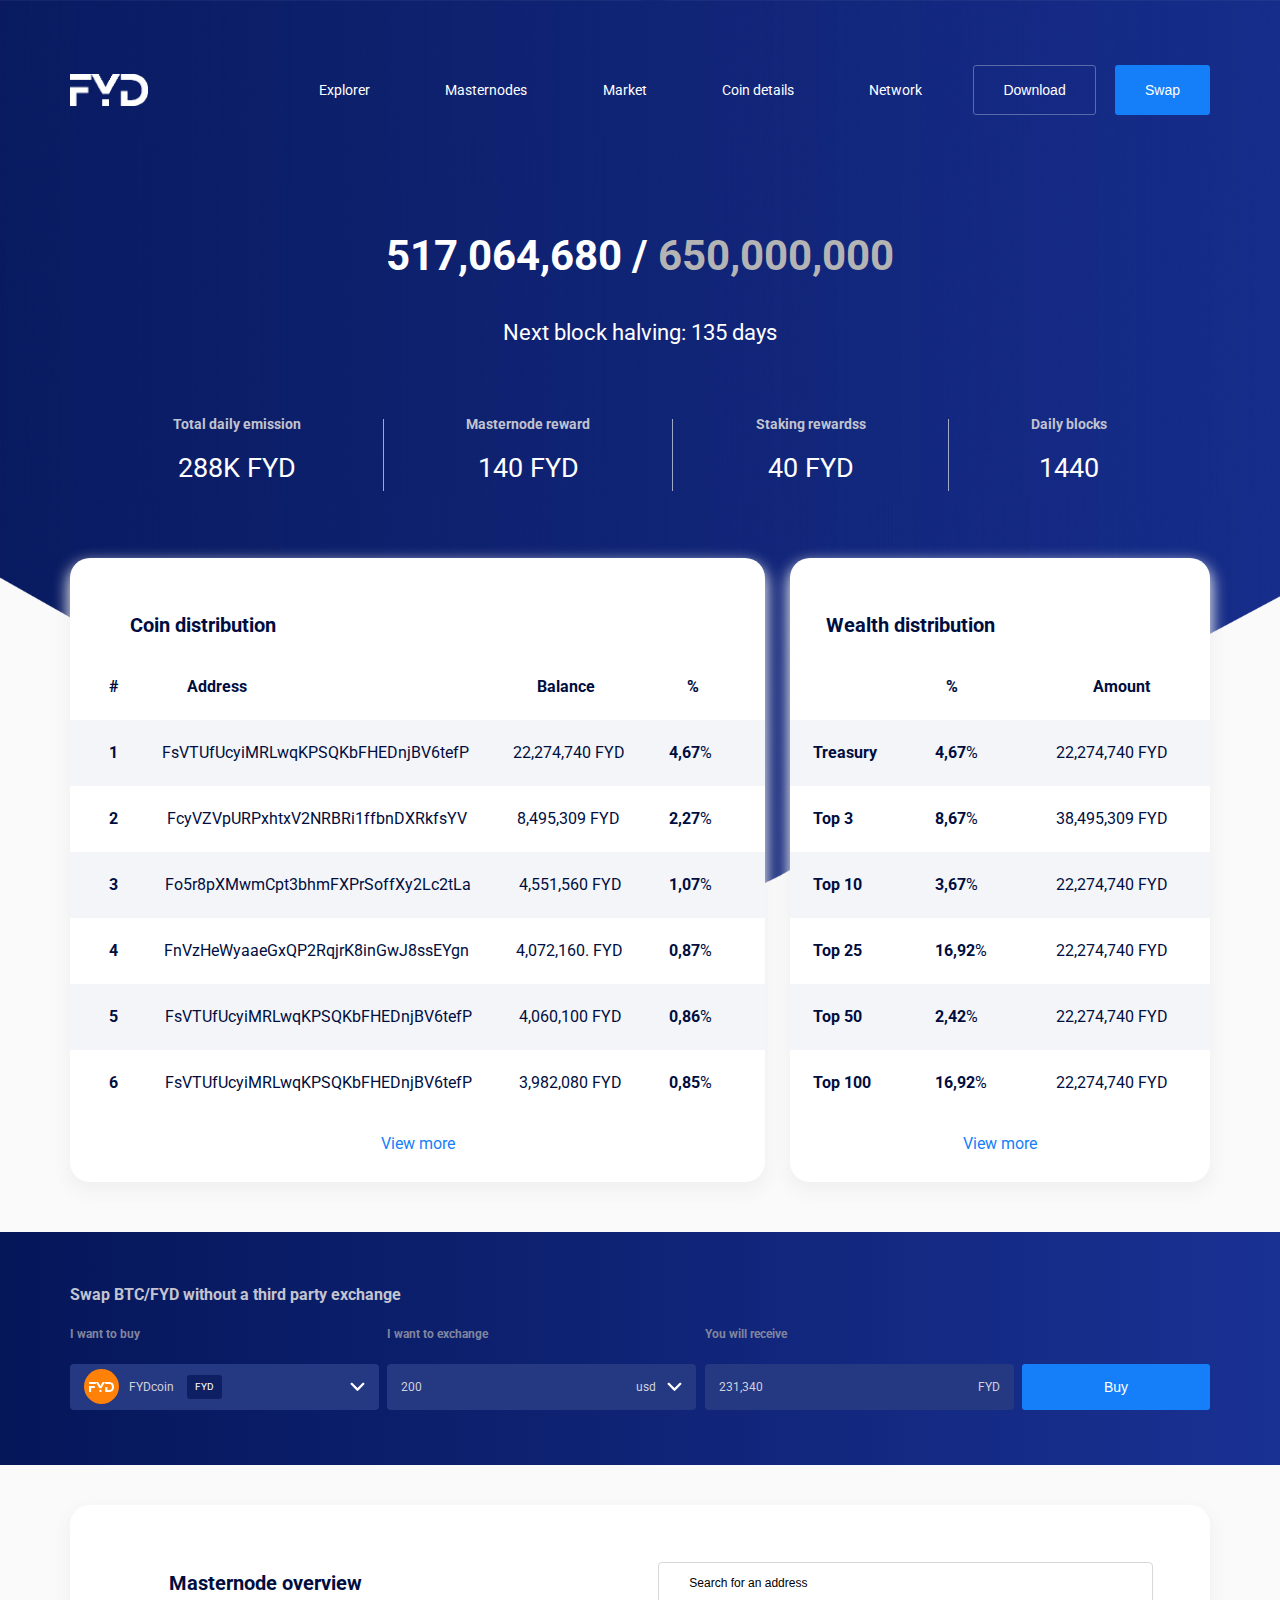
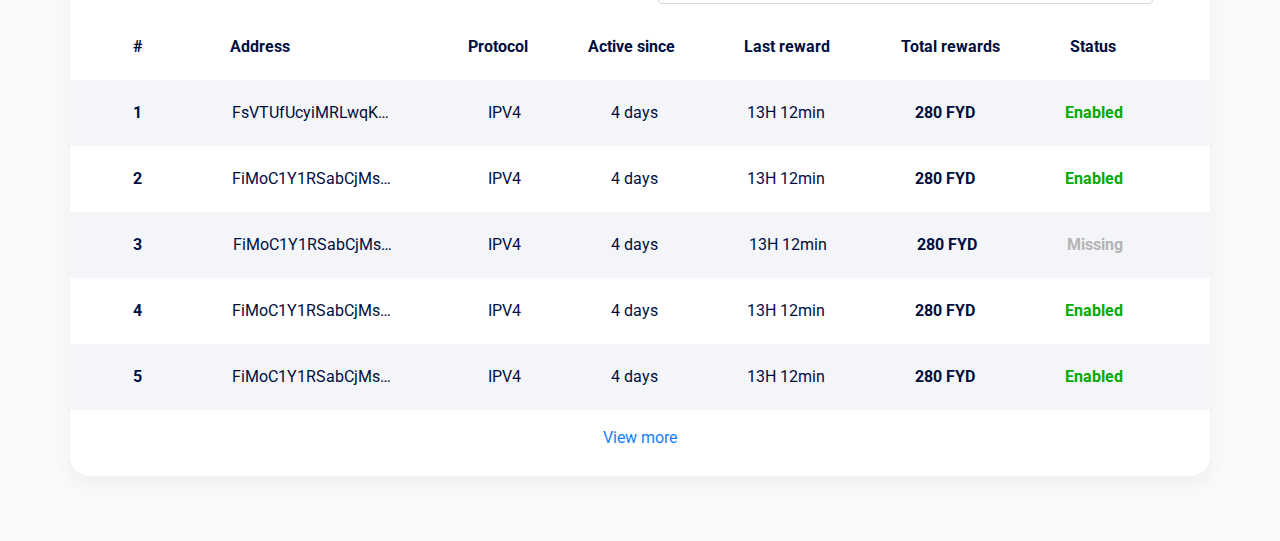
==== index.html @ a8a348ed "commit 28.10.2020" ====
<!doctype html>
<html>
	<head>
		<meta charset="utf-8">
		<meta name="description" content="">
		<meta name="viewport" content="width=device-width, initial-scale=1">
		<title>Untitled</title>
		<link href="https://fonts.googleapis.com/css2?family=Roboto:wght@300;400;500;700&display=swap" rel="stylesheet">
		<link rel="stylesheet" href="css/style.css">
		<link rel="author" href="humans.txt">
	</head>
	<body>
		<header>
			<div class="container">
				<nav>
					<img src="imgs/Logo_FYD.png" alt="" class="header-logo">
					<div class="menu-block">
						<div class="close-btn">
							<svg xmlns="http://www.w3.org/2000/svg" viewBox="0 0 16 16"><defs><style></style></defs><title>close</title><path class="cls-1" d="M6.7,8,0,14.7,1.3,16,8,9.3,14.7,16,16,14.7,9.3,8,16,1.3,14.7,0,8,6.7,1.3,0,0,1.3Z"/></svg>
						</div>
						<ul class="menu">
							<li class="menu-item">
								<a href="" class="menu-link">
									Explorer
								</a>
							</li>
							<li class="menu-item">
								<a href="" class="menu-link">
									Masternodes
								</a>
							</li>
							<li class="menu-item">
								<a href="" class="menu-link">
									Market
								</a>
							</li>
							<li class="menu-item">
								<a href="" class="menu-link">
									Coin details
								</a>
							</li>
							<li class="menu-item">
								<a href="" class="menu-link">
									Network
								</a>
							</li>
						</ul>
					</div>
					<div class="header-btns-block">
						<button class="main-btn">
						Download
						</button>
						<button class="main-btn active">
						Swap
						</button>
						<div class="burger-btn">
							<svg  viewBox="0 0 25 22" fill="none" xmlns="http://www.w3.org/2000/svg">
							<path d="M0 2.875C0 1.771 0.896 0.875 2 0.875H22.75C23.854 0.875 24.75 1.771 24.75 2.875C24.75 3.979 23.854 4.875 22.75 4.875H2C0.896 4.875 0 3.979 0 2.875ZM22.75 9.375H2C0.896 9.375 0 10.271 0 11.375C0 12.479 0.896 13.375 2 13.375H22.75C23.854 13.375 24.75 12.479 24.75 11.375C24.75 10.271 23.855 9.375 22.75 9.375ZM22.75 17.875H2C0.896 17.875 0 18.771 0 19.875C0 20.979 0.896 21.875 2 21.875H22.75C23.854 21.875 24.75 20.979 24.75 19.875C24.75 18.771 23.855 17.875 22.75 17.875Z"/>
							</svg>
						</div>
					</div>
				</nav>
			</div>
			<div class="container header-title-block">
				<h1 class="header-title">
				517,064,680 / <span class="header-grey">650,000,000</span>
				</h1>
				<p class="header-subtitle">
					Next block halving: 135 days
				</p>
			</div>
			<div class="container header-info-block">
				<div class="row">
					<div class="header-info">
						<h3 class="header-info-title">
						Total daily emission
						</h3>
						<p class="header-info-text">
							288K FYD
						</p>
					</div>
					<div class="header-margin-block"></div>
					<div class="header-info">
						<h3 class="header-info-title">
						Masternode reward
						</h3>
						<p class="header-info-text">
							140 FYD
						</p>
					</div>
					<div class="header-margin-block"></div>
					<div class="header-info">
						<h3 class="header-info-title">
						Staking rewardss
						</h3>
						<p class="header-info-text">
							40 FYD
						</p>
					</div>
					<div class="header-margin-block"></div>
					<div class="header-info">
						<h3 class="header-info-title">
						Daily blocks
						</h3>
						<p class="header-info-text">
							1440
						</p>
					</div>
				</div>
			</div>
		</header>
		<main class="main">
			<section class="s-1">
				<div class="container">
					<div class="row s-1-main-row">
						<div class="s-1-left-block table-block">
							<h3 class="">
							Coin distribution
							</h3>
							<div class="s-1-table page-table">
								<div class="table-row row header-table-row">
									<p class="col-title"><span>#</span></p>
									<p class="col-title" id='address'><span>Address</span></p>
									<p class="col-title" id='balance'><span>Balance</span></p>
									<p class="col-title" id='percents'><span>%</span></p>
								</div>
								<div class="table-row row">
									<p class="table-col">
										<span>1</span>
									</p>
									<p class="table-col col-address">
										FsVTUfUcyiMRLwqKPSQKbFHEDnjBV6tefP
									</p>
									<p class="table-col">
										22,274,740 FYD
									</p>
									<p class="table-col">
										<span>4,67</span>%
									</p>
								</div>
								<div class="table-row row">
									<p class="table-col">
										<span>2</span>
									</p>
									<p class="table-col col-address">
										FcyVZVpURPxhtxV2NRBRi1ffbnDXRkfsYV
									</p>
									<p class="table-col">
										8,495,309 FYD
									</p>
									<p class="table-col">
										<span>2,27</span>%
									</p>
								</div>
								<div class="table-row row">
									<p class="table-col">
										<span>3</span>
									</p>
									<p class="table-col col-address">
										Fo5r8pXMwmCpt3bhmFXPrSoffXy2Lc2tLa
									</p>
									<p class="table-col">
										4,551,560 FYD
									</p>
									<p class="table-col">
										<span>1,07</span>%
									</p>
								</div>
								<div class="table-row row">
									<p class="table-col">
										<span>4</span>
									</p>
									<p class="table-col col-address">
										FnVzHeWyaaeGxQP2RqjrK8inGwJ8ssEYgn
									</p>
									<p class="table-col">
										4,072,160. FYD
									</p>
									<p class="table-col">
										<span>0,87</span>%
									</p>
								</div>
								<div class="table-row row">
									<p class="table-col">
										<span>5</span>
									</p>
									<p class="table-col col-address">
										FsVTUfUcyiMRLwqKPSQKbFHEDnjBV6tefP
									</p>
									<p class="table-col">
										4,060,100 FYD
									</p>
									<p class="table-col">
										<span>0,86</span>%
									</p>
								</div>
								<div class="table-row row">
									<p class="table-col">
										<span>6</span>
									</p>
									<p class="table-col col-address">
										FsVTUfUcyiMRLwqKPSQKbFHEDnjBV6tefP
									</p>
									<p class="table-col">
										3,982,080 FYD
									</p>
									<p class="table-col">
										<span>0,85</span>%
									</p>
								</div>
							</div>
							<a href="#" class="v-more">View more</a>
						</div>
						<div class="s-1-right-block table-block">
							<h3 class="s-1-block-title">
							Wealth distribution
							</h3>
							<div class="s-1-table page-table">
								<div class="table-row row header-table-row">
									<p class="col-title"></p>
									<p class="col-title" id='percent'><span>%</span></p>
									<p class="col-title" id='amount'><span>Amount</span></p>
								</div>
								<div class="table-row row">
									<p class="table-col top">
										<span>Treasury</span>
									</p>
									<p class="table-col">
										<span>4,67</span>%
									</p>
									<p class="table-col">
										22,274,740 FYD
									</p>
								</div>
								<div class="table-row row">
									<p class="table-col top">
										<span>Top 3</span>
									</p>
									<p class="table-col">
										<span>8,67</span>%
									</p>
									<p class="table-col">
										38,495,309 FYD
									</p>
								</div>
								<div class="table-row row">
									<p class="table-col top">
										<span>Top 10</span>
									</p>
									<p class="table-col">
										<span>3,67</span>%
									</p>
									<p class="table-col">
										22,274,740 FYD
									</p>
								</div>
								<div class="table-row row">
									<p class="table-col top">
										<span>Top 25</span>
									</p>
									<p class="table-col">
										<span>16,92</span>%
									</p>
									<p class="table-col">
										22,274,740 FYD
									</p>
								</div>
								<div class="table-row row">
									<p class="table-col top">
										<span>Top 50</span>
									</p>
									<p class="table-col">
										<span>2,42</span>%
									</p>
									<p class="table-col">
										22,274,740 FYD
									</p>
								</div>
								<div class="table-row row">
									<p class="table-col top">
										<span>Top 100</span>
									</p>
									<p class="table-col">
										<span>16,92</span>%
									</p>
									<p class="table-col">
										22,274,740 FYD
									</p>
								</div>
							</div>
							<a href="#" class="v-more">View more</a>
						</div>
					</div>
				</div>
			</section>
			<section class="s-2">
				<div class="container">
					<h3 class="section-title">
						Swap BTC/FYD without a third party exchange
					</h3>
					<div class="row">
						<div class="convert-block">
							<h4 class="convert-block-title">
								I want to buy
							</h4>
							<div class="select-block">
								<div class="currency-block" id='main-item-block'>
									<div class="currency-icon">
										<img src="imgs/Logo_FYD.png" alt="">
									</div>
									<span class="currency-text">
										FYDcoin
									</span>
									<span class="currency">
										FYD
									</span>
								</div>
								<img src="imgs/scroll-top.svg" alt="" id='select-items-btn' class="arrow-btn">
							</div>
							<div class="select-items-block">
								<div class="currency-block">
									<div class="currency-icon">
										<img src="imgs/Logo_FYD.png" alt="">
									</div>
									<span class="currency-text">
										FYDcoin
									</span>
									<span class="currency">
										FYD
									</span>
								</div>
								<div class="currency-block">
									<div class="currency-icon">
										<img src="imgs/Logo_FYD.png" alt="">
									</div>
									<span class="currency-text">
										FYDcoin
									</span>
									<span class="currency">
										USD
									</span>
								</div>
								<div class="currency-block">
									<div class="currency-icon">
										<img src="imgs/Logo_FYD.png" alt="">
									</div>
									<span class="currency-text">
										FYDcoin
									</span>
									<span class="currency">
										Bitcoin
									</span>
								</div>

							</div>
						</div>
						<div class="convert-block">
							<h4 class="convert-block-title">
								I want to exchange
							</h4>
							<div class="select-block">
								<span class="currency-text">
									200
								</span>
								<span class="currency-text currency-name" id='main-currency-block'>
									usd
								</span>
								<img src="imgs/scroll-top.svg" alt="" alt="" id='select-currency-btn' class="arrow-btn">
							</div>
							<div class="select-currency-block">
								<span class="currency-text currency-name">
									usd
								</span>
								<span class="currency-text currency-name">
									eu
								</span>
								<span class="currency-text currency-name">
									uah
								</span>
							</div>
						</div>
						<div class="convert-block">
							<h4 class="convert-block-title">
								You will receive
							</h4>
							<div class="select-block">
								<span class="currency-text">
									231,340
								</span>
								<span class="currency-text">
									FYD
								</span>
							</div>
						</div>
						<button class="main-btn active">
							Buy
						</button>
					</div>
				</div>
			</section>
			<section class="s-3">
				<div class="container">
					<div class="table-block">
						<div class="table-title-block">
							<h3 class="">
								Masternode overview
							</h3>
							<input type="text" placeholder="Search for an address" class="search-input">
						</div>
						<div class="page-table">
							<div class="table-row row header-table-row">
								<p class="col-title"><span>#</span></p>
								<p class="col-title" id='s-col-title'><span>Address</span></p>
								<p class="col-title" id='th-col-title'><span>Protocol</span></p>
								<p class="col-title" id='fs-col-title'><span>Active since</span></p>
								<p class="col-title" id='ff-col-title'><span>Last reward</span></p>
								<p class="col-title" id='sx-col-title'><span>Total rewards</span></p>
								<p class="col-title" id='sv-col-title'><span>Status</span></p>
							</div>
							<div class="table-row row">
								<p class="table-col">
									<span>1</span>
								</p>
								<p class="table-col address">
									FsVTUfUcyiMRLwqKPSQKbFHEDnjBV6tefP
								</p>
								<p class="table-col">
									IPV4
								</p>
								<p class="table-col days-col">
									4 days
								</p>
								<p class="table-col">
									13H 12min
								</p>
								<p class="table-col">
									<span>280 FYD</span>
								</p>
								<p class="table-col">
									<span class="enable">
										Enabled
									</span>
								</p>
							</div>
							<div class="table-row row">
								<p class="table-col">
									<span>2</span>
								</p>
								<p class="table-col address">
									FiMoC1Y1RSabCjMsZ...
								</p>
								<p class="table-col">
									IPV4
								</p>
								<p class="table-col days-col">
									4 days
								</p>
								<p class="table-col">
									13H 12min
								</p>
								<p class="table-col">
									<span>280 FYD</span>
								</p>
								<p class="table-col">
									<span class="enable">
										Enabled
									</span>
								</p>
							</div>
							<div class="table-row row">
								<p class="table-col">
									<span>3</span>
								</p>
								<p class="table-col address">
									FiMoC1Y1RSabCjMsZ...
								</p>
								<p class="table-col">
									IPV4
								</p>
								<p class="table-col days-col">
									4 days
								</p>
								<p class="table-col">
									13H 12min
								</p>
								<p class="table-col">
									<span>280 FYD</span>
								</p>
								<p class="table-col">
									<span class="missing">
										Missing
									</span>
								</p>
							</div>
							<div class="table-row row">
								<p class="table-col">
									<span>4</span>
								</p>
								<p class="table-col address">
									FiMoC1Y1RSabCjMsZ...
								</p>
								<p class="table-col">
									IPV4
								</p>
								<p class="table-col days-col">
									4 days
								</p>
								<p class="table-col">
									13H 12min
								</p>
								<p class="table-col">
									<span>280 FYD</span>
								</p>
								<p class="table-col">
									<span class="enable">
										Enabled
									</span>
								</p>
							</div>
							<div class="table-row row">
								<p class="table-col">
									<span>5</span>
								</p>
								<p class="table-col address">
									FiMoC1Y1RSabCjMsZ...
								</p>
								<p class="table-col">
									IPV4
								</p>
								<p class="table-col days-col">
									4 days
								</p>
								<p class="table-col">
									13H 12min
								</p>
								<p class="table-col">
									<span>280 FYD</span>
								</p>
								<p class="table-col">
									<span class="enable">
										Enabled
									</span>
								</p>
							</div>
						</div>
						<a href="#" class="v-more">View more</a>
					</div>
				</div>
			</section>
		</main>
		<script src="js/main.js"></script>
	</body>
</html>
---- css/style.css ----
/*Reset*/
* {
  padding: 0;
  margin: 0;
  line-height: 1;
  box-sizing: border-box;
}
a, img, button, input {
  display: block;
}
a, img, button {
  cursor: pointer;
}
button {
  background-color: transparent;
  border: none;
}
a {
  text-decoration: none;
}
button:focus, input:focus {
  outline: none;
}
ul {
  list-style-type: none;
}
/*Main settings*/
html {
  font-size: 10px;
  font-family: 'Roboto', sans-serif;
}
body {
  background: #fafafa;
}
.section{
  width: 100%;
}
.container{
  width: 1180px;
  margin: auto;
}
.row {
  display: flex;
  justify-content: space-between;
  align-items: center;
}
 /*Header*/
 header {
  width: 100%;
  padding: 6.5rem 0 41.6rem;
  background-image: url('../imgs/header_bg.png');
  background-position: center;
  background-size: cover;
  color: #fff;
 }
 nav {
  width: 100%;
  display: flex;
  justify-content: space-between;
  align-items: center;
 }
.header-logo {
  width: 6.8%;
}
.menu-block {
  width: 52.966%;
  margin-left: 14.8%;
}
.menu {
  width: 100%;
  display: flex;
  justify-content: space-between;
}
.menu-link {
  font-size: 1.4rem;
  font-weight: 400px;
  color: #fff;
  padding: 1.2rem 0 1.2rem;
  border-bottom: 1px solid rgba(255, 255, 255, 0);
  transition: all 0.3s ease;
}
.menu-link:hover {
  border-bottom: 1px solid #fff;
}
.header-btns-block {
  width: 20.34%;
  margin-left: 4.67%;
  display: flex;
  justify-content: flex-end;
}
.main-btn {
  height: 50px;
  padding: 0 12.5%;
  font-size: 1.4rem;
  color: #fff;
  border: 1px solid #586aa8;
  border-radius: 3px;
}
header .main-btn.active {
  margin-left: 8.333%;
}
.main-btn.active {
  background: #157ff9;
  border: 1px solid rgba(255, 255, 255, 0);
}
.close-btn, .burger-btn {
  display: none;
  cursor: pointer;
}

.header-title-block {
  margin-top: 9.375%;
}
.header-title, .header-subtitle {
  text-align: center;
}
.header-title{
  font-size: 4.2rem;
  margin-bottom: 4.5rem;
}
.header-grey {
  color: #b4b4b4;
}
.header-subtitle {
  font-size: 2.2rem;
}
.header-info-block {
  margin-top: 5.73%;
  height: 7.5rem;
}
.header-info-block .row {
  height: 100%;
  padding: 0 9.07%;
}
.header-info {
  height: 100%;
  width: auto;
  display: flex;
  flex-direction: column;
  justify-content: space-between;
  text-align: center;
}
.header-info-title {
  font-size: 1.4rem;
  color: #c1c3cf;
}
.header-info-text {
  font-size: 2.7rem;
  text-transform: uppercase;
  padding-bottom: 1rem;
}
.header-margin-block {
  width: 1px;
  height: 96%;
  background: #a0a9c7;
}

/*s-1*/
.main {
  margin-top: -35rem;
}
.s-1 {
  padding-bottom: 5rem;
}
.s-1-left-block {
  width: 61%;
}
.table-block {
  background: #fff;
  border-radius: 2rem;
  -webkit-box-shadow: 0px 7px 15px 2px rgba(240,240,240,0.98); 
  box-shadow: 0px 7px 15px 2px rgba(240,240,240,0.98);
  padding: 5.7rem 0 3rem;
  color: #000e3f;
}
.header-table-row {
  justify-content: flex-start;
}
.table-block h3 {
  font-size: 2rem;
  padding-left: 8.68%;
  margin-bottom: 1.85rem;
}
#address {
  margin-left: 11.5%;
}
#balance{
  margin-left: 48%;
}
#percents{
  margin-left: 15.2%; 
}
.table-row {
  padding: 2.5rem 7.64% 2.5rem 5.56%;
  font-size: 1.6rem;
}
.table-row:nth-child(even) {
  background: #f4f5f9;
}
.table-row span {
  font-weight: 700;
}
.s-1-right-block {
  width: 36.86%;
}
.s-1-right-block .table-col {
  width: 33.3%;
}
.s-1-right-block .col-title {
  width: 33.3%;
}
#percent {
  padding-left: 3%;
}
#amount {
  text-align: right;
  padding-right: 7.5%;
}
.v-more {
  text-align: center;
  margin-top: 2rem;
  font-size: 1.6rem;
  color: #157ff9;
}

/*s-2*/
.s-2 {
  padding: 5.5rem 0;
  background: linear-gradient(to right, #051659, #193193);
}
.s-2 .row {
  align-items: flex-end;
}
.section-title {
  font-size:  1.6rem;
  color: #c3c4d0;
  margin-bottom:  2.5rem;
}
.convert-block {
  position: relative;
  width: 27.12%;
}
.convert-block-title {
  font-size:  1.2rem;
  color: #81859e;
  margin-bottom: 2.4rem;
}
.select-block {
  position: relative;
  padding: 0 1.4rem;
  height: 4.6rem;
  width: 100%;
  display: flex;
  justify-content: space-between;
  align-items: center;
  border-radius: 4px;
  background: #253882;
}
.currency-block {
  width: 100%;
  display: flex;
  align-items: center;
}
.currency-icon {
  width: 3.5rem;
  height: 3.5rem;
  border-radius: 50%;
  display: flex;
  justify-content: center;
  align-items: center;
  background: #ff8108;
  margin-right: 1rem;
}
.currency-icon img {
  width: 71.4%;
}
.currency-text {
  color: #cfd1db;
  font-size: 1.2rem;
}
.currency-text.currency-name{
  margin-right: 2.6rem;
}
.currency-block .currency-text{
  margin-right: 1.3rem;
}
.currency {
  padding: 0.7rem 0.8rem;
  background: #0e1f63;
  border-radius: 3px;
  color: #fff;
  font-size: 1rem;
}
.arrow-btn {
  position: absolute;
  right: 1.4rem;
  top: 50%;
  transform: translateY(-50%) rotate(180deg);
  width: 1.5rem;

}
.s-2 .main-btn {
  height: 4.6rem;
  width: 16.5%;
  padding: 0;
}
.select-currency-block,
.select-items-block {
  position: absolute;
  z-index: 3;
  height: 0;
  padding: 0;
  bottom: -1rem;
  transform: translateY(100%);
  background: rgba(37, 56, 130, 1);
  border-radius: 4px;
  transition: all 0.3s ease;
}
.select-items-block {
    width: 100%;
    left: 0;
    padding: 0 1.4rem;
}
.select-currency-block {
  right: 0;
}
.select-currency-block span {
  margin: 0.8rem 0;
  cursor: pointer;
  display: none;
}
.select-currency-block.active,
.select-items-block.active {
  height: auto;
  padding: 0.7rem 1.4rem;
}
.select-currency-block.active span {
  display: block;
}
.select-items-block .currency-block {
  display: none;
  cursor: pointer;
  margin: 0.8rem 0;
}
.select-items-block.active .currency-block {
  display: flex;
}

/*s-3*/
.s-3 {
  padding: 4rem 0 6.5rem;
}
.table-title-block {
  display: flex;
  justify-content: space-between;
  align-items: center;
  margin-bottom: 1.05rem;
}
.s-3 h3 {
  margin-bottom: 0;
}
.search-input {
  margin-right: 5.01%;
  padding: 1.3rem 3rem;
  border: 1px solid #d8d8d8;
  border-radius: 4px;
  font-size: 12px;
  color: #000;
  width: 43.38%;
}
.search-input::placeholder{
  font-size: 12px;
  color: #000;
}
.table-col.address {
  width: 16.75%;
  overflow: hidden;
  text-overflow: ellipsis;
  white-space: nowrap;
}
#s-col-title{
  margin-left: 8.84%;
}
#th-col-title{
  margin-left: 19.05%;
}
#fs-col-title{
  margin-left: 6.04%;
}
#ff-col-title{
  margin-left: 7%;
}
#sx-col-title{
  margin-left: 7.12%;
}
#sv-col-title{
  margin-left: 7.12%;
}
span.enable {
  color: #00ab00;
}
span.missing {
  color: #b4b4b4;
}
@media screen and (max-width: 1367px) {
  .container {
    width: 1140px;
  }
  #s-col-title{
    margin-left: 8.84%;
  }
  #th-col-title{
    margin-left: 18.05%;
  }
  #fs-col-title{
    margin-left: 6.04%;
  }
  #ff-col-title{
    margin-left: 7%;
  }
  #sx-col-title{
    margin-left: 7.12%;
  }
  #sv-col-title{
    margin-left: 7.12%;
  }
}
@media screen and (max-width: 1199px) {
  .container {
    width: 960px;
  }
  .s-1-right-block .table-col {
    width: auto;
  }
  .table-col.top {
    width: 20%;
  }
  #s-col-title{
    margin-left: 7.84%;
  }
  #th-col-title{
    margin-left: 18.05%;
  }
  #fs-col-title{
    margin-left: 3.04%;
  }
  #ff-col-title{
    margin-left: 5%;
  }
  #sx-col-title{
    margin-left: 5.12%;
  }
  #sv-col-title{
    margin-left: 5.72%;
  }
}
@media screen and (max-width: 991px) {
  .container {
    width: 720px;
  }
  .menu-block {
    width: 52.966%;
    margin-left: 5%;
  }
  .main-btn {
    height: 40px;
  }
  .s-1-main-row {
    flex-direction: column;
  }
  .s-1-right-block, .s-1-left-block {
    width: 100%;
  }
  .s-1-left-block {
    margin-bottom: 4rem;
  }
  #percent {
    padding-left: 16%;
  }
  .table-col.top {
    width: 20%;
  }
  .arrow-btn {
    width: 1.2rem;
  }
  .s-3 .col-title {
    text-align: center;
  }
  #s-col-title{
    margin-left: 7.84%;
  }
  #th-col-title{
    margin-left: 9.55%;
  }
  #fs-col-title{
    margin-left: 2.1%;
  }
  #ff-col-title{
    margin-left: 2.8%;
  }
  #sx-col-title{
    margin-left: 3.52%;
  }
  #sv-col-title{
    margin-left: 5.72%;
  }
}
@media screen and (max-width: 767px) {
  html {
    font-size: 8px;
  }
  body {
    position: relative;
  }
  body.locked {
    overflow: hidden;
  }
  .container {
    width: 540px;
  }
  .header-logo {
    width: 12.8%;
  } 
  .burger-btn {
    display: block;
    margin-left: 4.33%;
    width: 30px;
    height: auto;
  }
  .burger-btn svg {
    width: 100%;
    fill: #fff;
  }
  .menu-block {
    top: -200%;
    left: 0;
    position: absolute;
    width: 100%;
    min-height: 100vh;
    z-index: 4;
    background-color: #fff;
    margin-left: 0;
    transition: all 0.3s ease;
  }
  .menu-block.active {
    top: 0;
  }
  .menu {
    padding-top: 7rem;
    flex-direction: column;
    align-items: center;
  }
  .menu-link {
    color: #081a5e;
    font-size: 2.2rem;
  }
  .menu-link:hover {
    border-bottom: 1px solid #081a5e;
  }
  .header-btns-block {
    width: 60%;
    margin-left: 4.67%;
    display: flex;
    justify-content: flex-end;
    align-items: center;
  }
  .main-btn {
    height: 40px;
    padding: 0 8%;
  }
  header .main-btn.active {
    margin-left: 4.333%;
  }
  .close-btn {
    display: block;
    position: absolute;
    top: 20px;
    right: 20px;
    width: 25px;
    height: auto;
    z-index: 5;
  }
  .close-btn svg {
    width: 100%;
    fill: #081a5e;;
  }
  .s-2 .row {
    flex-direction: column;
    align-items: center;
  }
  .section-title {
    text-align: center;
  }
  .convert-block {
    width: 60%;
    margin-bottom: 3rem;
  }
  .select-block {
    height: 5.6rem;
  }
  .s-2 .main-btn {
    height: 4.6rem;
    width: 60%;
    padding: 0;
  }
  #s-col-title{
    margin-left: 7.84%;
  }
  #th-col-title{
    margin-left: 8%;
  }
  #fs-col-title{
    margin-left: 1.1%;
  }
  #ff-col-title{
    margin-left: 2.8%;
  }
  #sx-col-title{
    margin-left: 3.52%;
  }
  #sv-col-title{
    margin-left: 5.72%;
  }
}
@media screen and (max-width: 575px) {
  .container {
    width: 350px;
  }
  .main-btn {
    height: 30px;
  }
  .close-btn {
    width: 20px;
  }
  .header-title {
    font-size: 3.2rem;
    margin-bottom: 4.5rem;
  }
  .header-subtitle {
    font-size: 1.8rem;
  }
  .header-info-block .row {
    padding: 0;
  }
  .header-info-title {
    font-size: 1.6rem;
  }
  .header-info-text {
    font-size: 2.4rem;
    padding-bottom: 0.8rem;
  }
  .table-block {
    padding: 4.7rem 0 2.2rem;
  }
  .table-row {
    padding: 1.8rem 3.56% 1.8rem 3.56%;
    font-size: 1.4rem;
  }
  .col-address {
    width: 28.75%;
    overflow: hidden;
    text-overflow: ellipsis;
    white-space: nowrap;
  }
  #address {
    margin-left: 13.5%;
  }
  #balance{
    margin-left: 29%;
  }
  #percents{
    margin-left: 23.7%; 
  }
  #percent {
    padding-left: 12.5%;
  }
   .convert-block {
    width: 70%;
  }
  .s-2 .main-btn {
    width: 70%;
  }
  #s-col-title{
    margin-left: 2.9%;
  }
  #th-col-title{
    margin-left: 4.5%;
  }
  #fs-col-title{
    margin-left: 1%;
  }
  #ff-col-title{
    margin-left: 2.8%;
  }
  #sx-col-title{
    margin-left: 3.52%;
  }
  #sv-col-title{
    margin-left: 5.72%;
  }
  .days-col {
    margin-left: 2%;
  }
}
@media screen and (max-width: 374px) {
  html {
    font-size: 7px;
  }
  .container {
    width: 98%;
  }
}
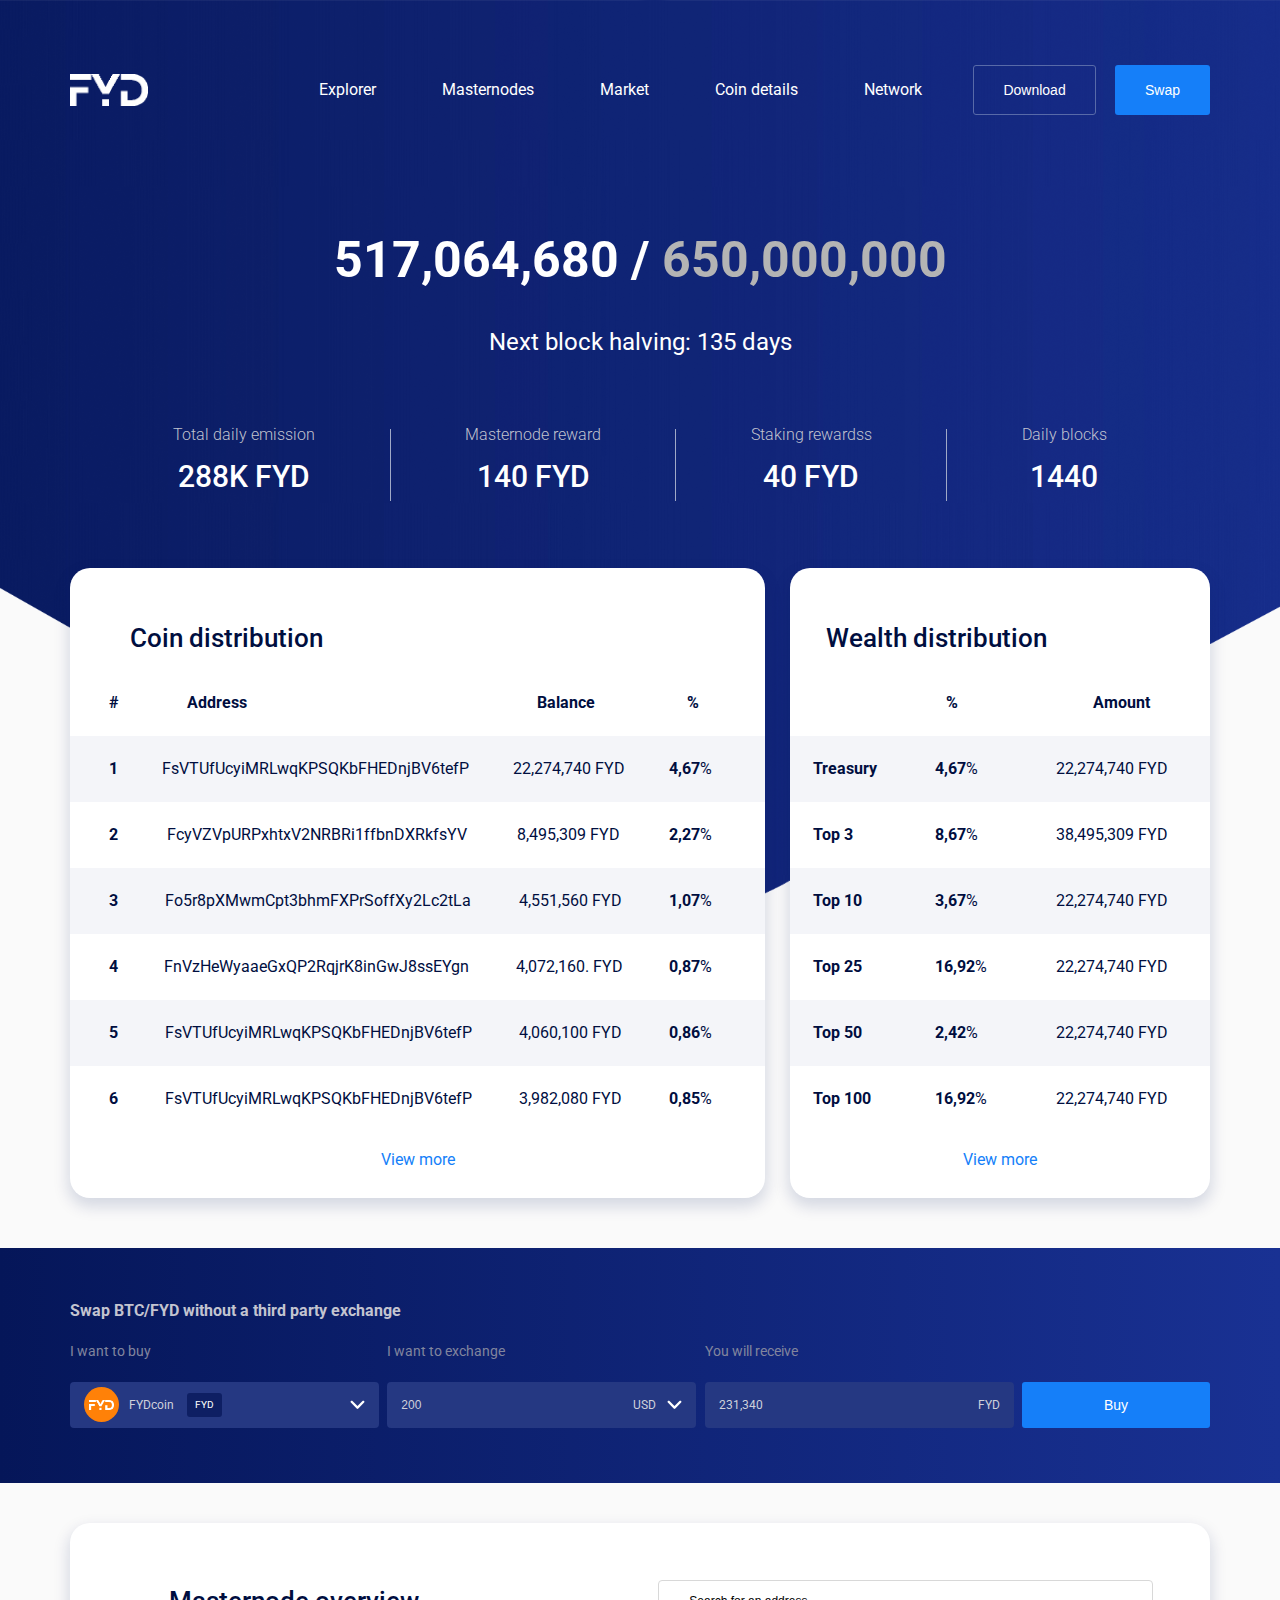
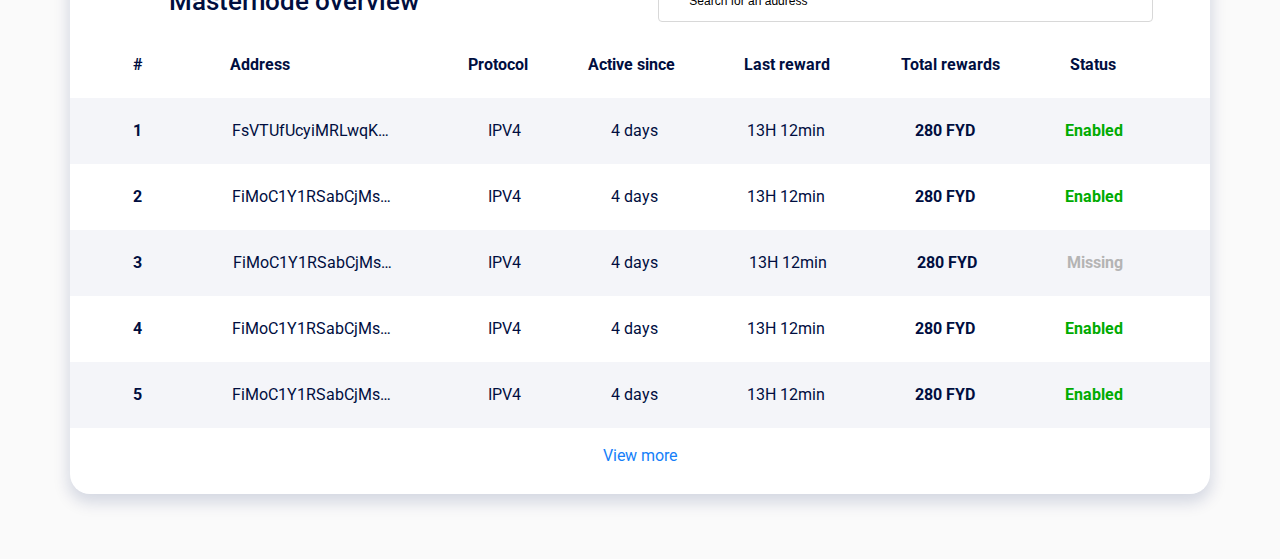
==== commit 39a33922: "29.10.2020 Dmytro" ====
--- a/index.html
+++ b/index.html
@@ -4,7 +4,8 @@
 		<meta charset="utf-8">
 		<meta name="description" content="">
 		<meta name="viewport" content="width=device-width, initial-scale=1">
-		<title>Untitled</title>
+		<title>FYD</title>
+		<link rel="icon" type="image/png" href="https://avatars0.githubusercontent.com/u/48912706?s=400&amp;u=085d0dce006fd3428d6105f589267377cf62097a&amp;v=4">
 		<link href="https://fonts.googleapis.com/css2?family=Roboto:wght@300;400;500;700&display=swap" rel="stylesheet">
 		<link rel="stylesheet" href="css/style.css">
 		<link rel="author" href="humans.txt">
@@ -15,9 +16,7 @@
 				<nav>
 					<img src="imgs/Logo_FYD.png" alt="" class="header-logo">
 					<div class="menu-block">
-						<div class="close-btn">
-							<svg xmlns="http://www.w3.org/2000/svg" viewBox="0 0 16 16"><defs><style></style></defs><title>close</title><path class="cls-1" d="M6.7,8,0,14.7,1.3,16,8,9.3,14.7,16,16,14.7,9.3,8,16,1.3,14.7,0,8,6.7,1.3,0,0,1.3Z"/></svg>
-						</div>
+						<span class="toggle-btn"></span>
 						<ul class="menu">
 							<li class="menu-item">
 								<a href="" class="menu-link">
@@ -54,9 +53,9 @@
 						Swap
 						</button>
 						<div class="burger-btn">
-							<svg  viewBox="0 0 25 22" fill="none" xmlns="http://www.w3.org/2000/svg">
-							<path d="M0 2.875C0 1.771 0.896 0.875 2 0.875H22.75C23.854 0.875 24.75 1.771 24.75 2.875C24.75 3.979 23.854 4.875 22.75 4.875H2C0.896 4.875 0 3.979 0 2.875ZM22.75 9.375H2C0.896 9.375 0 10.271 0 11.375C0 12.479 0.896 13.375 2 13.375H22.75C23.854 13.375 24.75 12.479 24.75 11.375C24.75 10.271 23.855 9.375 22.75 9.375ZM22.75 17.875H2C0.896 17.875 0 18.771 0 19.875C0 20.979 0.896 21.875 2 21.875H22.75C23.854 21.875 24.75 20.979 24.75 19.875C24.75 18.771 23.855 17.875 22.75 17.875Z"/>
-							</svg>
+							<span></span>
+							<span></span>
+							<span></span>
 						</div>
 					</div>
 				</nav>
@@ -359,9 +358,7 @@
 								I want to exchange
 							</h4>
 							<div class="select-block">
-								<span class="currency-text">
-									200
-								</span>
+								<input type="number" placeholder="200" class='currency-input'>
 								<span class="currency-text currency-name" id='main-currency-block'>
 									usd
 								</span>
--- a/css/style.css
+++ b/css/style.css
@@ -66,14 +66,21 @@
   width: 52.966%;
   margin-left: 14.8%;
 }
+.toggle-btn {
+  position: absolute;
+  top: 0;
+  right: 13px;
+  transform: translateY(-100%);
+  display: none;
+}
 .menu {
   width: 100%;
   display: flex;
   justify-content: space-between;
 }
 .menu-link {
-  font-size: 1.4rem;
-  font-weight: 400px;
+  font-size: 1.6rem;
+  font-weight: 400;
   color: #fff;
   padding: 1.2rem 0 1.2rem;
   border-bottom: 1px solid rgba(255, 255, 255, 0);
@@ -115,14 +122,14 @@
   text-align: center;
 }
 .header-title{
-  font-size: 4.2rem;
+  font-size: 5rem;
   margin-bottom: 4.5rem;
 }
 .header-grey {
   color: #b4b4b4;
 }
 .header-subtitle {
-  font-size: 2.2rem;
+  font-size: 2.4rem;
 }
 .header-info-block {
   margin-top: 5.73%;
@@ -141,11 +148,13 @@
   text-align: center;
 }
 .header-info-title {
-  font-size: 1.4rem;
+  font-size: 1.6rem;
+  font-weight: 300;
   color: #c1c3cf;
 }
 .header-info-text {
-  font-size: 2.7rem;
+  font-size: 3rem;
+  font-weight: 500;
   text-transform: uppercase;
   padding-bottom: 1rem;
 }
@@ -168,8 +177,8 @@
 .table-block {
   background: #fff;
   border-radius: 2rem;
-  -webkit-box-shadow: 0px 7px 15px 2px rgba(240,240,240,0.98); 
-  box-shadow: 0px 7px 15px 2px rgba(240,240,240,0.98);
+  -webkit-box-shadow: 0px 7px 15px 2px rgba(8,26,94,0.15); 
+  box-shadow: 0px 7px 15px 2px rgba(8,26,94,0.15); 
   padding: 5.7rem 0 3rem;
   color: #000e3f;
 }
@@ -177,7 +186,8 @@
   justify-content: flex-start;
 }
 .table-block h3 {
-  font-size: 2rem;
+  font-weight: 500;
+  font-size: 2.6rem;
   padding-left: 8.68%;
   margin-bottom: 1.85rem;
 }
@@ -241,7 +251,8 @@
   width: 27.12%;
 }
 .convert-block-title {
-  font-size:  1.2rem;
+  font-size:  1.4rem;
+  font-weight: 400;
   color: #81859e;
   margin-bottom: 2.4rem;
 }
@@ -278,8 +289,20 @@
   color: #cfd1db;
   font-size: 1.2rem;
 }
+.currency-input {
+  width: 30%;
+  background: transparent;
+  border: none;
+  font-size: 1.2rem;
+  color: #cfd1db;
+}
+.currency-input::placeholder {
+  font-size: 1.2rem;
+  color: #cfd1db;
+}
 .currency-text.currency-name{
   margin-right: 2.6rem;
+  text-transform: uppercase;
 }
 .currency-block .currency-text{
   margin-right: 1.3rem;
@@ -459,8 +482,8 @@
     width: 720px;
   }
   .menu-block {
-    width: 52.966%;
-    margin-left: 5%;
+    width: 60%;
+    margin-left: 2%;
   }
   .main-btn {
     height: 40px;
@@ -521,38 +544,57 @@
   .header-logo {
     width: 12.8%;
   } 
+  nav {
+    position: relative;
+  }
   .burger-btn {
     display: block;
     margin-left: 4.33%;
     width: 30px;
     height: auto;
   }
-  .burger-btn svg {
+  .menu-block {
+    position: absolute;
+    left: 0;
+    bottom: -1.5rem;
+    padding: 0;
+    border-radius: 1.5rem;
+    transform: translateY(100%);
     width: 100%;
-    fill: #fff;
-  }
-  .menu-block {
-    top: -200%;
-    left: 0;
-    position: absolute;
-    width: 100%;
-    min-height: 100vh;
-    z-index: 4;
     background-color: #fff;
     margin-left: 0;
     transition: all 0.3s ease;
   }
   .menu-block.active {
-    top: 0;
+    padding: 2rem;
+  }
+  .toggle-btn {
+    width: 0;
+    height: 0;
+    border-color: transparent transparent #fff;
+    border-top-color: transparent;
+    border-right-color: transparent;
+    border-bottom-color: rgb(255, 255, 255);
+    border-left-color: transparent;
+    border-style: solid;
+    border-width: 0 12px 12px;
+    cursor: pointer;
+  }
+  .toggle-btn.active {
+    display: block;
   }
   .menu {
-    padding-top: 7rem;
+    display: none;
     flex-direction: column;
-    align-items: center;
+    align-items: flex-start;
+  }
+  .menu-block.active .menu {
+    display: flex;
   }
   .menu-link {
+    font-weight: 500;
     color: #081a5e;
-    font-size: 2.2rem;
+    font-size: 2rem;
   }
   .menu-link:hover {
     border-bottom: 1px solid #081a5e;
@@ -571,18 +613,30 @@
   header .main-btn.active {
     margin-left: 4.333%;
   }
-  .close-btn {
-    display: block;
-    position: absolute;
-    top: 20px;
-    right: 20px;
-    width: 25px;
-    height: auto;
-    z-index: 5;
-  }
-  .close-btn svg {
+  .burger-btn {
+    width: 22px;
+    height: 18px;
+    margin-right: 13px;
+    display: flex;
+    flex-direction: column;
+    justify-content: space-between;
+  }
+  .burger-btn.active {
+    justify-content: center;
+  }
+  .burger-btn span{
     width: 100%;
-    fill: #081a5e;;
+    height: 2px;
+    background: #fff;
+    transition: all 0.3s ease;
+  }.burger-btn.active span:nth-child(1) {
+    transform: translateY(100%) rotate(45deg);
+  }
+  .burger-btn.active span:nth-child(3) {
+    transform: translateY(-100%) rotate(-45deg);
+  }
+  .burger-btn.active span:nth-child(2) {
+    opacity: 0;
   }
   .s-2 .row {
     flex-direction: column;
@@ -639,14 +693,24 @@
   .header-subtitle {
     font-size: 1.8rem;
   }
+  .header-info-block {
+    height: auto;
+  }
   .header-info-block .row {
     padding: 0;
+    flex-direction: column;
+    align-items: center;
+  }
+  .header-margin-block {
+    display: none;
   }
   .header-info-title {
     font-size: 1.6rem;
+    margin-bottom: 20px;
   }
   .header-info-text {
-    font-size: 2.4rem;
+    font-size: 2.6rem;
+    line-height: 1.2;
     padding-bottom: 0.8rem;
   }
   .table-block {
@@ -674,11 +738,32 @@
   #percent {
     padding-left: 12.5%;
   }
-   .convert-block {
-    width: 70%;
-  }
   .s-2 .main-btn {
     width: 70%;
+  }
+  .convert-block {
+    width: 100%;
+    padding: 0;
+    margin-bottom: 3rem;
+  }
+  .table-block h3 {
+    font-size: 3.2rem;
+    text-align: center;
+    padding-left: 0;
+  }
+  .s-3 .table-title-block {
+    display: flex;
+    flex-direction: column;
+    align-items: center;
+    margin-bottom: 1.05rem;
+  }
+  .s-3 .table-title-block h3 {
+    width: 100%;
+    margin-bottom: 25px;
+  }
+  .search-input {
+    width: 90%;
+    margin: 0;
   }
   #s-col-title{
     margin-left: 2.9%;
@@ -707,6 +792,6 @@
     font-size: 7px;
   }
   .container {
-    width: 98%;
-  }
-}
+    width: 310px;
+  }
+}
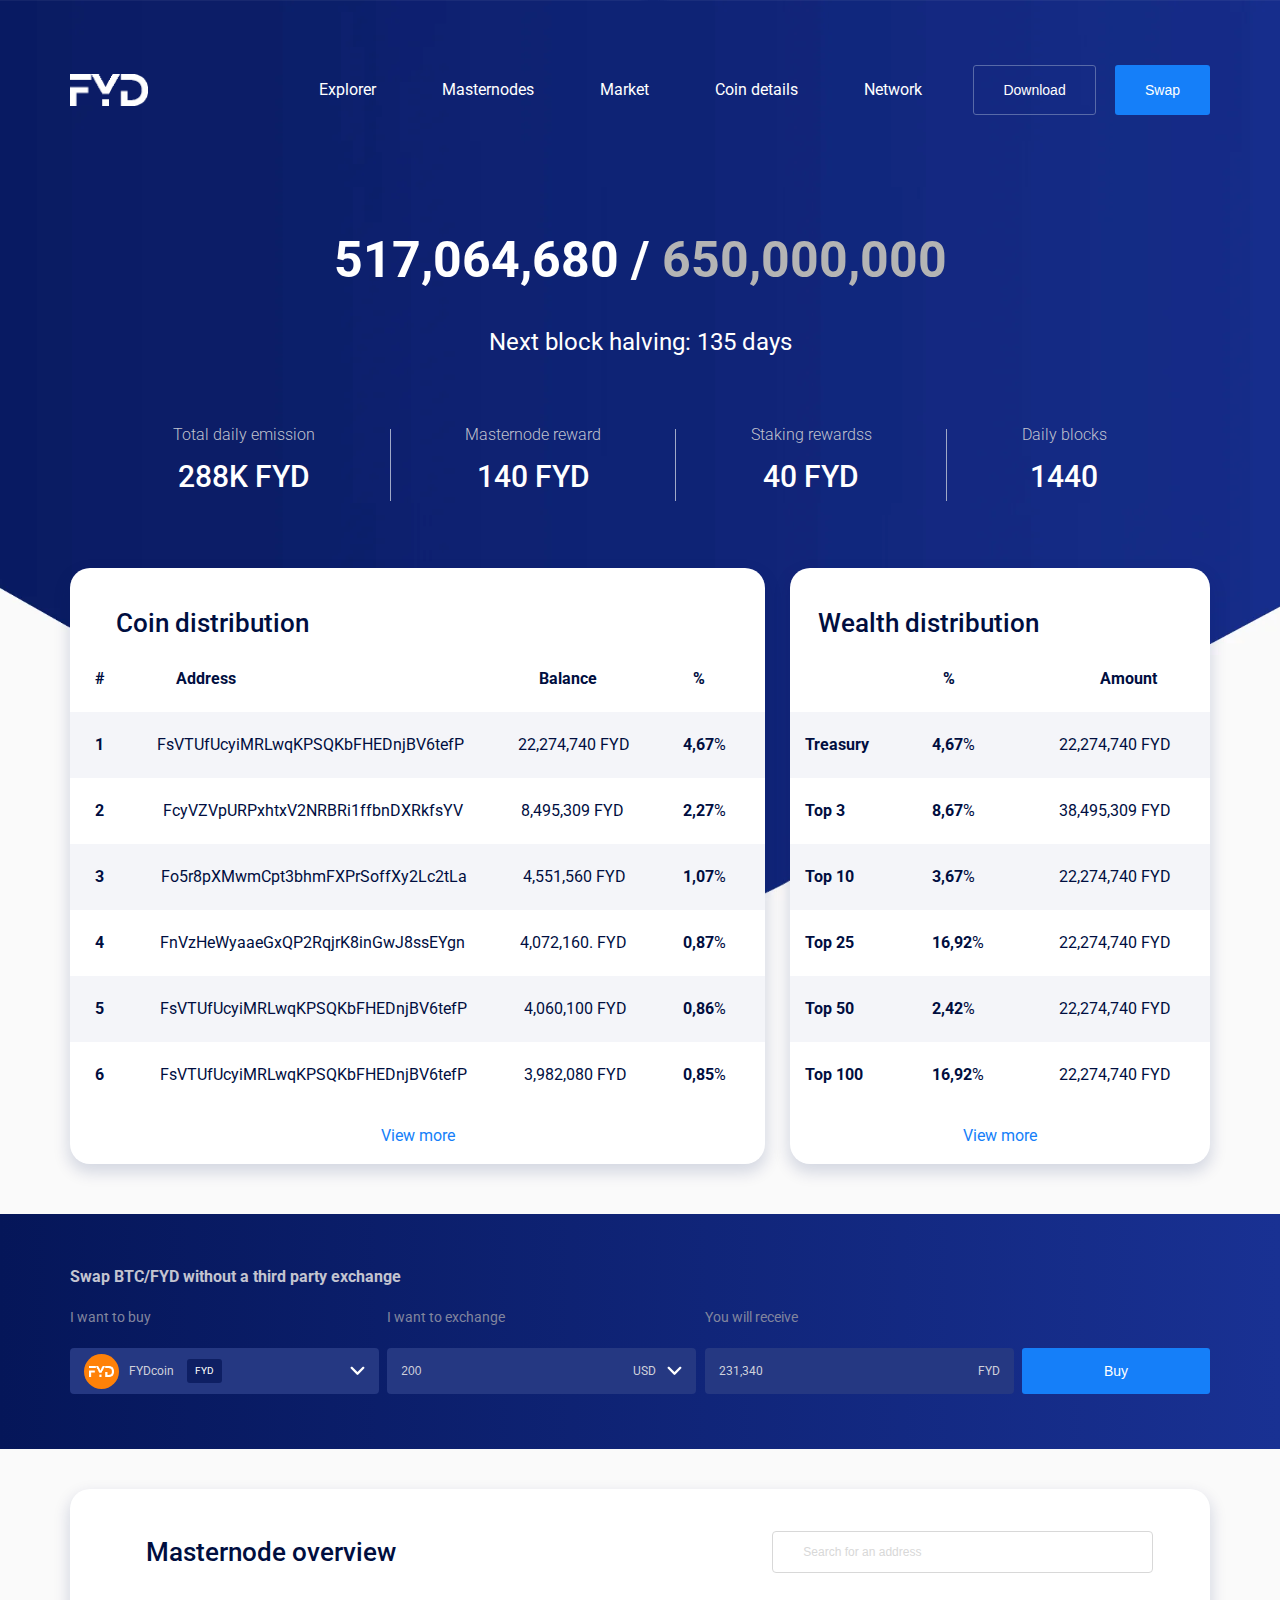
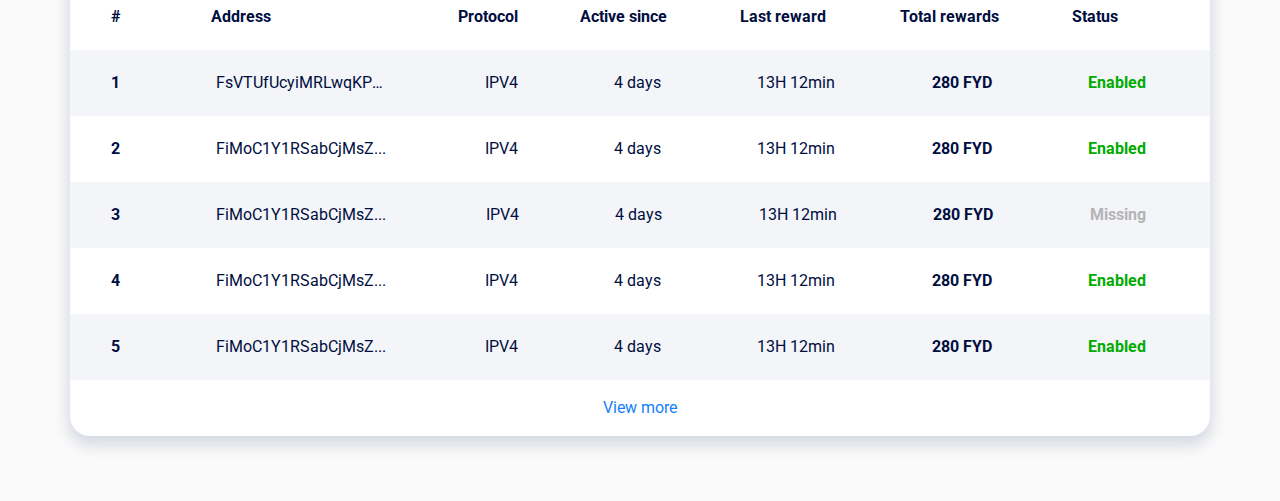
==== commit 9902a881: "2" ====
--- a/index.html
+++ b/index.html
@@ -6,7 +6,6 @@
 		<meta name="viewport" content="width=device-width, initial-scale=1">
 		<title>FYD</title>
 		<link rel="icon" type="image/png" href="https://avatars0.githubusercontent.com/u/48912706?s=400&amp;u=085d0dce006fd3428d6105f589267377cf62097a&amp;v=4">
-		<link href="https://fonts.googleapis.com/css2?family=Roboto:wght@300;400;500;700&display=swap" rel="stylesheet">
 		<link rel="stylesheet" href="css/style.css">
 		<link rel="author" href="humans.txt">
 	</head>
--- a/css/style.css
+++ b/css/style.css
@@ -1,3 +1,5 @@
+@import url('https://fonts.googleapis.com/css2?family=Roboto:wght@400;500;700;900&display=swap');
+
 /*Reset*/
 * {
   padding: 0;
@@ -48,7 +50,7 @@
  header {
   width: 100%;
   padding: 6.5rem 0 41.6rem;
-  background-image: url('../imgs/header_bg.png');
+  background-image: url('../imgs/header_bg-min.webp');
   background-position: center;
   background-size: cover;
   color: #fff;
@@ -179,7 +181,7 @@
   border-radius: 2rem;
   -webkit-box-shadow: 0px 7px 15px 2px rgba(8,26,94,0.15); 
   box-shadow: 0px 7px 15px 2px rgba(8,26,94,0.15); 
-  padding: 5.7rem 0 3rem;
+  padding: 4.2rem 0 2rem;
   color: #000e3f;
 }
 .header-table-row {
@@ -188,8 +190,8 @@
 .table-block h3 {
   font-weight: 500;
   font-size: 2.6rem;
-  padding-left: 8.68%;
-  margin-bottom: 1.85rem;
+  padding-left: 6.68%;
+  margin-bottom: 1rem;
 }
 #address {
   margin-left: 11.5%;
@@ -201,7 +203,7 @@
   margin-left: 15.2%; 
 }
 .table-row {
-  padding: 2.5rem 7.64% 2.5rem 5.56%;
+  padding: 2.5rem 5.64% 2.5rem 3.56%;
   font-size: 1.6rem;
 }
 .table-row:nth-child(even) {
@@ -388,12 +390,12 @@
   border: 1px solid #d8d8d8;
   border-radius: 4px;
   font-size: 12px;
-  color: #000;
-  width: 43.38%;
+  color: #0e1f63;
+  width: 33.38%;
 }
 .search-input::placeholder{
   font-size: 12px;
-  color: #000;
+  color: #d8d8d8;
 }
 .table-col.address {
   width: 16.75%;
@@ -693,20 +695,12 @@
   .header-subtitle {
     font-size: 1.8rem;
   }
-  .header-info-block {
-    height: auto;
-  }
-  .header-info-block .row {
-    padding: 0;
-    flex-direction: column;
-    align-items: center;
-  }
-  .header-margin-block {
-    display: none;
-  }
   .header-info-title {
     font-size: 1.6rem;
-    margin-bottom: 20px;
+  }
+  .header-info-block .row {
+    height: 100%;
+    padding: 0;
   }
   .header-info-text {
     font-size: 2.6rem;
@@ -743,7 +737,6 @@
   }
   .convert-block {
     width: 100%;
-    padding: 0;
     margin-bottom: 3rem;
   }
   .table-block h3 {
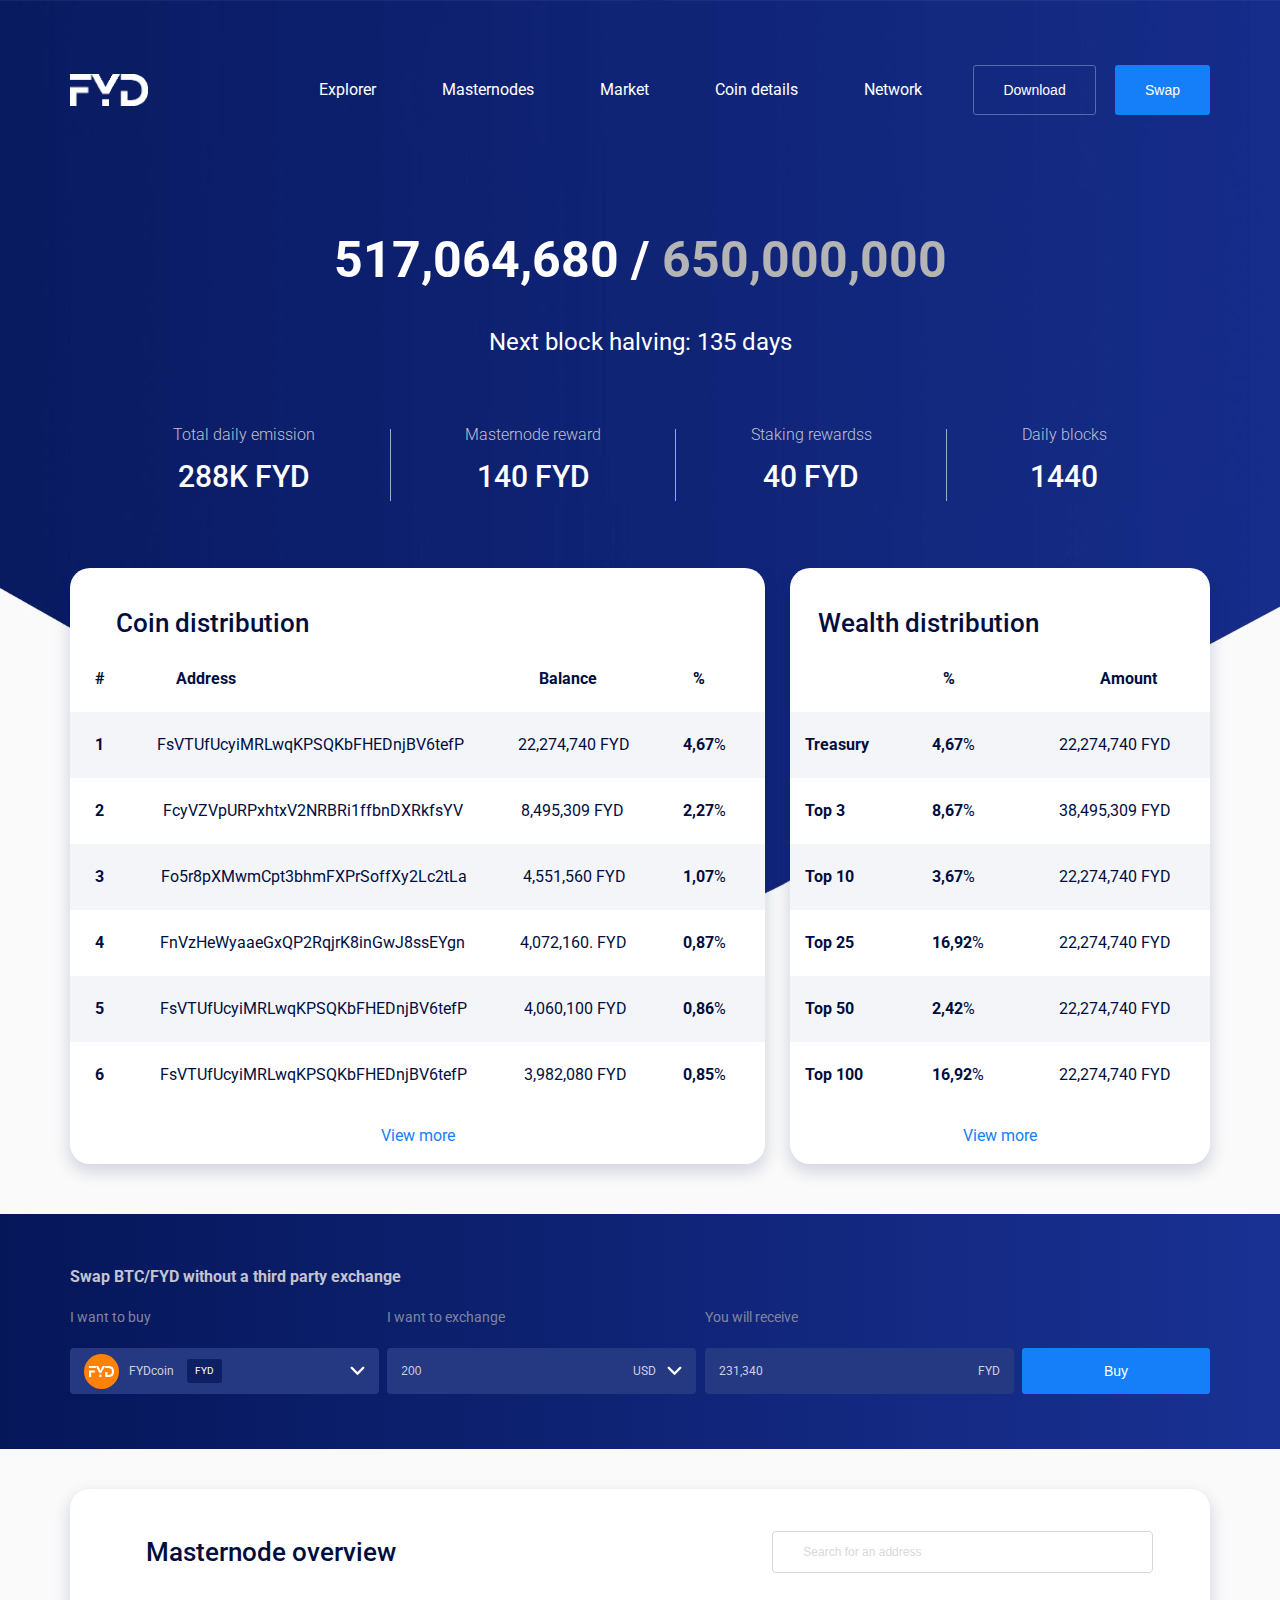
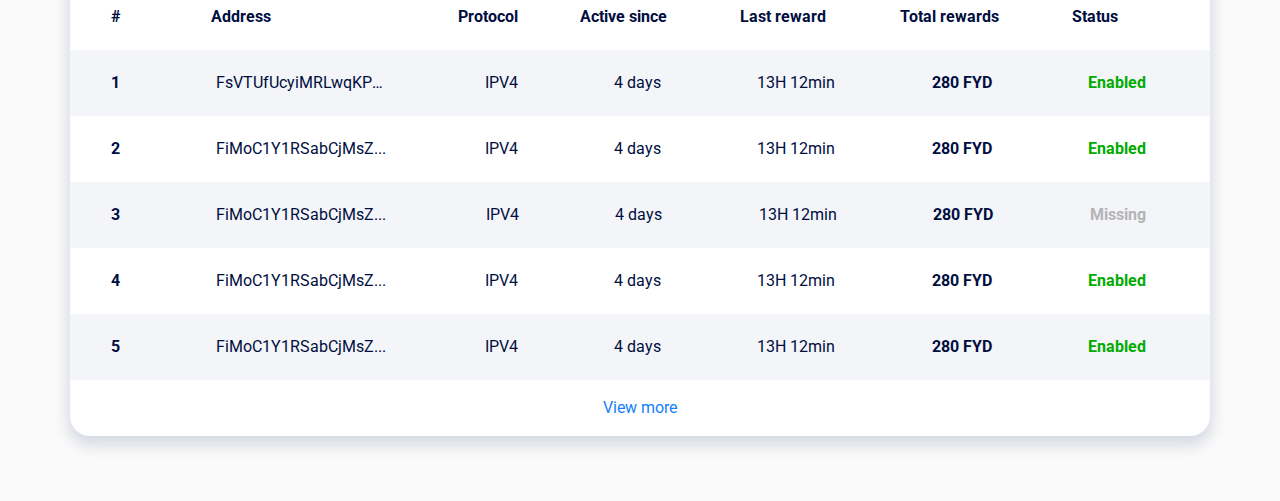
==== commit 322c07a3: "4" ====
--- a/index.html
+++ b/index.html
@@ -6,6 +6,8 @@
 		<meta name="viewport" content="width=device-width, initial-scale=1">
 		<title>FYD</title>
 		<link rel="icon" type="image/png" href="https://avatars0.githubusercontent.com/u/48912706?s=400&amp;u=085d0dce006fd3428d6105f589267377cf62097a&amp;v=4">
+		<link rel="preload" href="css/style.css" as="style">
+  		<link rel="preload" href="js/main.js" as="script">
 		<link rel="stylesheet" href="css/style.css">
 		<link rel="author" href="humans.txt">
 	</head>
--- a/css/style.css
+++ b/css/style.css
@@ -50,7 +50,7 @@
  header {
   width: 100%;
   padding: 6.5rem 0 41.6rem;
-  background-image: url('../imgs/header_bg-min.webp');
+  background-image: url(../imgs/header_bg-min.jpg);
   background-position: center;
   background-size: cover;
   color: #fff;
--- a/css/style.css
+++ b/css/style.css
@@ -50,7 +50,7 @@
  header {
   width: 100%;
   padding: 6.5rem 0 41.6rem;
-  background-image: url('../imgs/header_bg-min.webp');
+  background-image: url(../imgs/header_bg-min.jpg);
   background-position: center;
   background-size: cover;
   color: #fff;
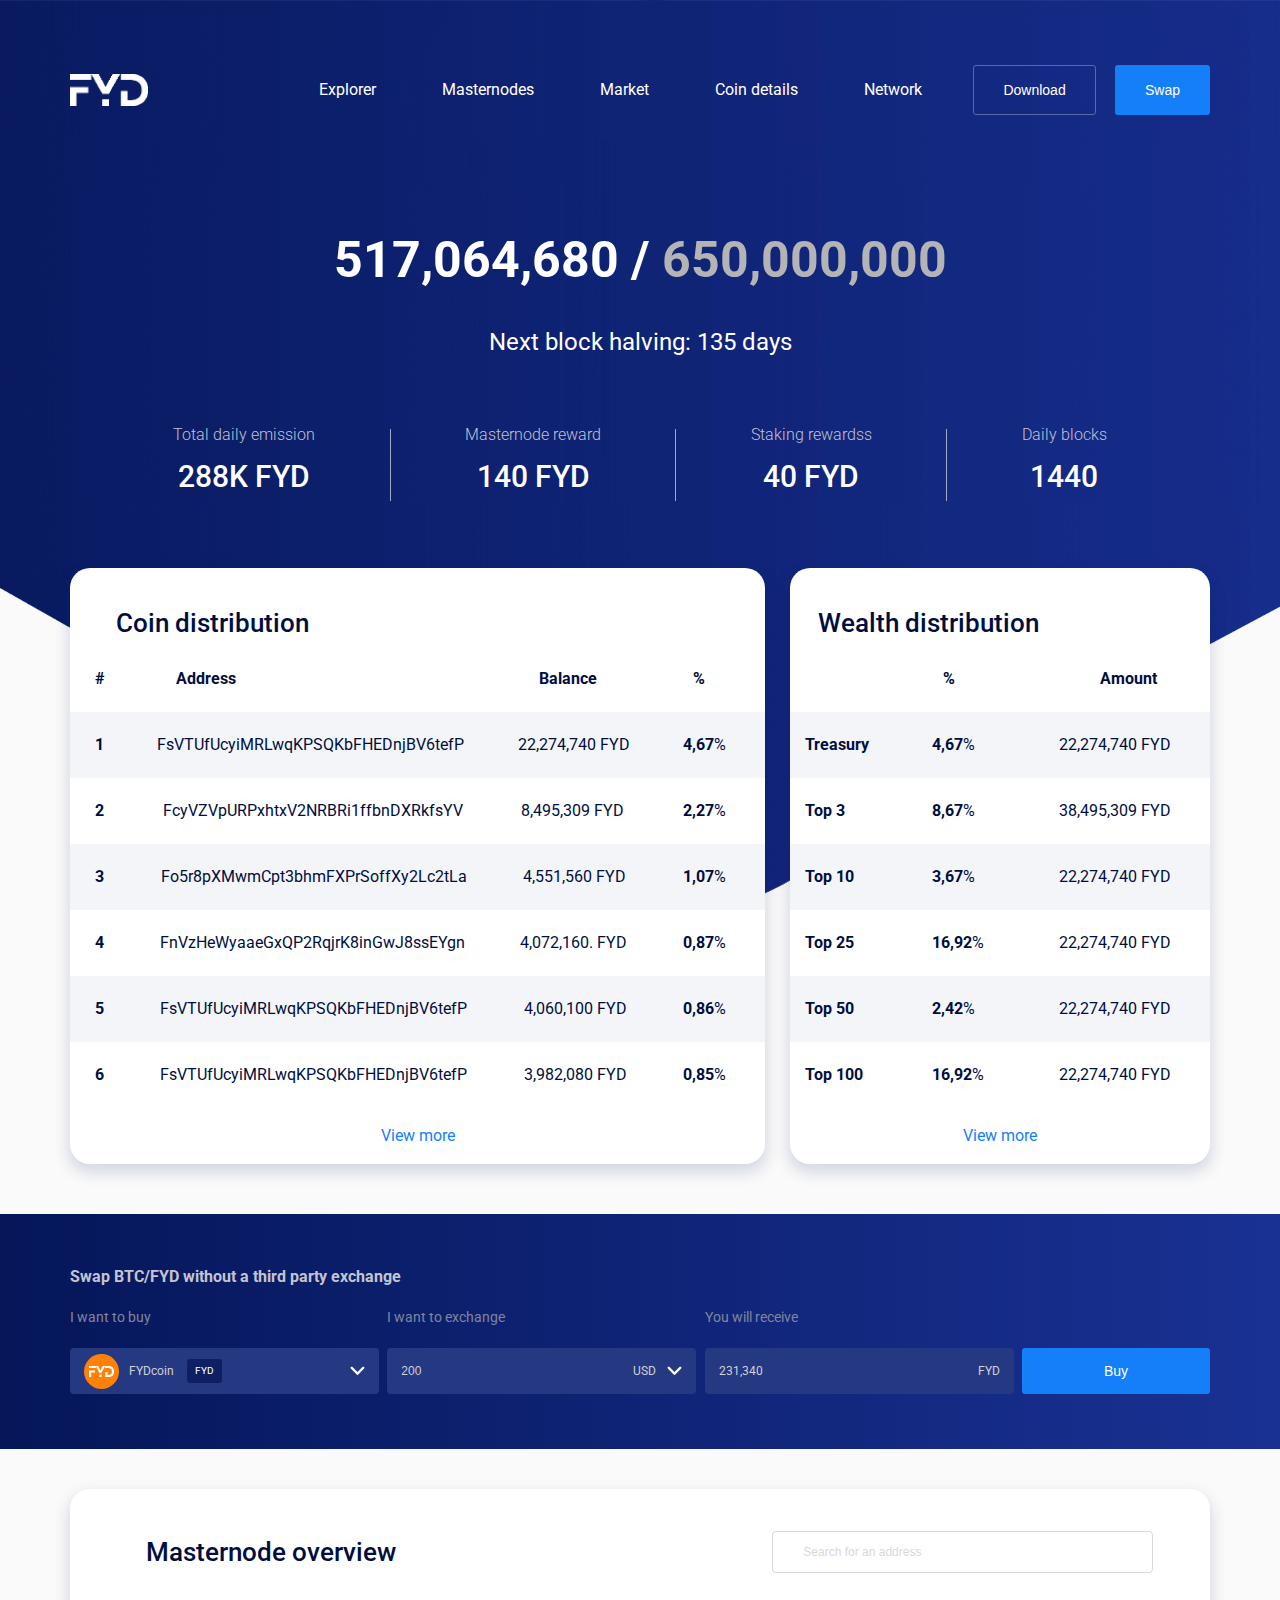
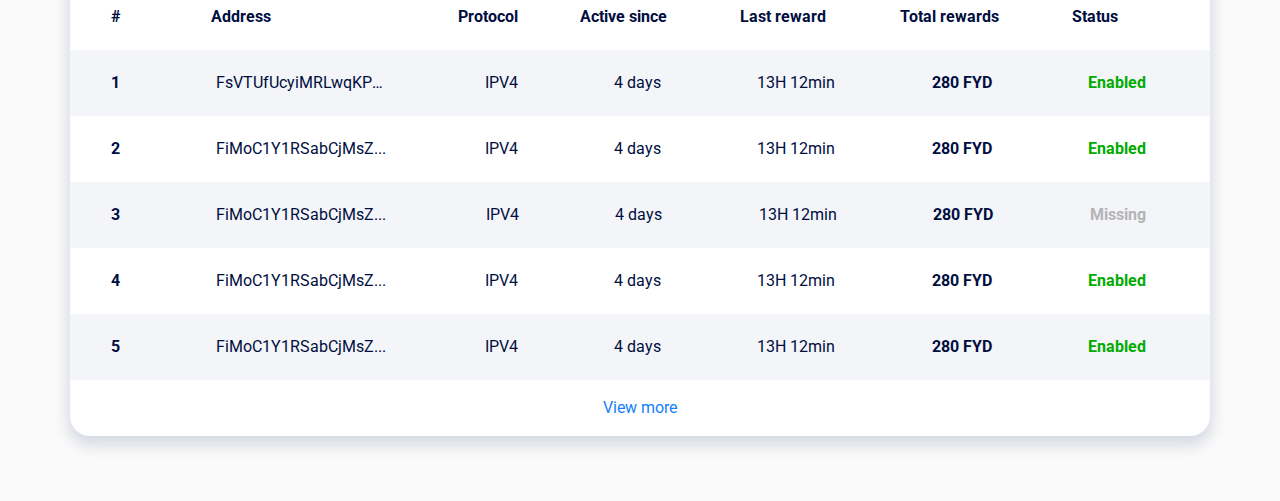
==== commit d5af5f57: "6" ====
--- a/index.html
+++ b/index.html
@@ -6,9 +6,9 @@
 		<meta name="viewport" content="width=device-width, initial-scale=1">
 		<title>FYD</title>
 		<link rel="icon" type="image/png" href="https://avatars0.githubusercontent.com/u/48912706?s=400&amp;u=085d0dce006fd3428d6105f589267377cf62097a&amp;v=4">
-		<link rel="preload" href="css/style.css" as="style">
+		<link rel="preload" href="css/style_min.css" as="style">
   		<link rel="preload" href="js/main.js" as="script">
-		<link rel="stylesheet" href="css/style.css">
+		<link rel="stylesheet" href="css/style_min.css">
 		<link rel="author" href="humans.txt">
 	</head>
 	<body>
--- a/css/style_min.css
+++ b/css/style_min.css
@@ -0,0 +1 @@
+@import url('https://fonts.googleapis.com/css2?family=Roboto:wght@400;500;700;900&display=swap');*{padding:0;margin:0;line-height:1;box-sizing:border-box}a,button,img,input{display:block}a,button,img{cursor:pointer}button{background-color:transparent;border:none}a{text-decoration:none}button:focus,input:focus{outline:none}ul{list-style-type:none}html{font-size:10px;font-family:'Roboto',sans-serif}body{background:#fafafa}.section{width:100%}.container{width:1180px;margin:auto}.row{display:flex;justify-content:space-between;align-items:center}header{width:100%;padding:6.5rem 0 41.6rem;background-image:url(../imgs/header_bg-min.png);background-position:center;background-size:cover;color:#fff}nav{width:100%;display:flex;justify-content:space-between;align-items:center}.header-logo{width:6.8%}.menu-block{width:52.966%;margin-left:14.8%}.toggle-btn{position:absolute;top:0;right:13px;transform:translateY(-100%);display:none}.menu{width:100%;display:flex;justify-content:space-between}.menu-link{font-size:1.6rem;font-weight:400;color:#fff;padding:1.2rem 0 1.2rem;border-bottom:1px solid rgba(255,255,255,0);transition:all 0.3s ease}.menu-link:hover{border-bottom:1px solid #fff}.header-btns-block{width:20.34%;margin-left:4.67%;display:flex;justify-content:flex-end}.main-btn{height:50px;padding:0 12.5%;font-size:1.4rem;color:#fff;border:1px solid #586aa8;border-radius:3px}header .main-btn.active{margin-left:8.333%}.main-btn.active{background:#157ff9;border:1px solid rgba(255,255,255,0)}.burger-btn,.close-btn{display:none;cursor:pointer}.header-title-block{margin-top:9.375%}.header-subtitle,.header-title{text-align:center}.header-title{font-size:5rem;margin-bottom:4.5rem}.header-grey{color:#b4b4b4}.header-subtitle{font-size:2.4rem}.header-info-block{margin-top:5.73%;height:7.5rem}.header-info-block .row{height:100%;padding:0 9.07%}.header-info{height:100%;width:auto;display:flex;flex-direction:column;justify-content:space-between;text-align:center}.header-info-title{font-size:1.6rem;font-weight:300;color:#c1c3cf}.header-info-text{font-size:3rem;font-weight:500;text-transform:uppercase;padding-bottom:1rem}.header-margin-block{width:1px;height:96%;background:#a0a9c7}.main{margin-top:-35rem}.s-1{padding-bottom:5rem}.s-1-left-block{width:61%}.table-block{background:#fff;border-radius:2rem;box-shadow:0px 7px 15px 2px rgba(8,26,94,0.15);padding:4.2rem 0 2rem;color:#000e3f}.header-table-row{justify-content:flex-start}.table-block h3{font-weight:500;font-size:2.6rem;padding-left:6.68%;margin-bottom:1rem}#address{margin-left:11.5%}#balance{margin-left:48%}#percents{margin-left:15.2%}.table-row{padding:2.5rem 5.64% 2.5rem 3.56%;font-size:1.6rem}.table-row:nth-child(2n){background:#f4f5f9}.table-row span{font-weight:700}.s-1-right-block{width:36.86%}.s-1-right-block .table-col{width:33.3%}.s-1-right-block .col-title{width:33.3%}#percent{padding-left:3%}#amount{text-align:right;padding-right:7.5%}.v-more{text-align:center;margin-top:2rem;font-size:1.6rem;color:#157ff9}.s-2{padding:5.5rem 0;background:linear-gradient(to right,#051659,#193193)}.s-2 .row{align-items:flex-end}.section-title{font-size:1.6rem;color:#c3c4d0;margin-bottom:2.5rem}.convert-block{position:relative;width:27.12%}.convert-block-title{font-size:1.4rem;font-weight:400;color:#81859e;margin-bottom:2.4rem}.select-block{position:relative;padding:0 1.4rem;height:4.6rem;width:100%;display:flex;justify-content:space-between;align-items:center;border-radius:4px;background:#253882}.currency-block{width:100%;display:flex;align-items:center}.currency-icon{width:3.5rem;height:3.5rem;border-radius:50%;display:flex;justify-content:center;align-items:center;background:#ff8108;margin-right:1rem}.currency-icon img{width:71.4%}.currency-text{color:#cfd1db;font-size:1.2rem}.currency-input{width:30%;background:transparent;border:none;font-size:1.2rem;color:#cfd1db}.currency-input::placeholder{font-size:1.2rem;color:#cfd1db}.currency-text.currency-name{margin-right:2.6rem;text-transform:uppercase}.currency-block .currency-text{margin-right:1.3rem}.currency{padding:0.7rem 0.8rem;background:#0e1f63;border-radius:3px;color:#fff;font-size:1rem}.arrow-btn{position:absolute;right:1.4rem;top:50%;transform:translateY(-50%) rotate(180deg);width:1.5rem}.s-2 .main-btn{height:4.6rem;width:16.5%;padding:0}.select-currency-block,.select-items-block{position:absolute;z-index:3;height:0;padding:0;bottom:-1rem;transform:translateY(100%);background:rgba(37,56,130,1);border-radius:4px;transition:all 0.3s ease}.select-items-block{width:100%;left:0;padding:0 1.4rem}.select-currency-block{right:0}.select-currency-block span{margin:0.8rem 0;cursor:pointer;display:none}.select-currency-block.active,.select-items-block.active{height:auto;padding:0.7rem 1.4rem}.select-currency-block.active span{display:block}.select-items-block .currency-block{display:none;cursor:pointer;margin:0.8rem 0}.select-items-block.active .currency-block{display:flex}.s-3{padding:4rem 0 6.5rem}.table-title-block{display:flex;justify-content:space-between;align-items:center;margin-bottom:1.05rem}.s-3 h3{margin-bottom:0}.search-input{margin-right:5.01%;padding:1.3rem 3rem;border:1px solid #d8d8d8;border-radius:4px;font-size:12px;color:#0e1f63;width:33.38%}.search-input::placeholder{font-size:12px;color:#d8d8d8}.table-col.address{width:16.75%;overflow:hidden;text-overflow:ellipsis;white-space:nowrap}#s-col-title{margin-left:8.84%}#th-col-title{margin-left:19.05%}#fs-col-title{margin-left:6.04%}#ff-col-title{margin-left:7%}#sx-col-title{margin-left:7.12%}#sv-col-title{margin-left:7.12%}span.enable{color:#00ab00}span.missing{color:#b4b4b4}@media screen and (max-width:1367px){.container{width:1140px}#s-col-title{margin-left:8.84%}#th-col-title{margin-left:18.05%}#fs-col-title{margin-left:6.04%}#ff-col-title{margin-left:7%}#sx-col-title{margin-left:7.12%}#sv-col-title{margin-left:7.12%}}@media screen and (max-width:1199px){.container{width:960px}.s-1-right-block .table-col{width:auto}.table-col.top{width:20%}#s-col-title{margin-left:7.84%}#th-col-title{margin-left:18.05%}#fs-col-title{margin-left:3.04%}#ff-col-title{margin-left:5%}#sx-col-title{margin-left:5.12%}#sv-col-title{margin-left:5.72%}}@media screen and (max-width:991px){.container{width:720px}.menu-block{width:60%;margin-left:2%}.main-btn{height:40px}.s-1-main-row{flex-direction:column}.s-1-left-block,.s-1-right-block{width:100%}.s-1-left-block{margin-bottom:4rem}#percent{padding-left:16%}.table-col.top{width:20%}.arrow-btn{width:1.2rem}.s-3 .col-title{text-align:center}#s-col-title{margin-left:7.84%}#th-col-title{margin-left:9.55%}#fs-col-title{margin-left:2.1%}#ff-col-title{margin-left:2.8%}#sx-col-title{margin-left:3.52%}#sv-col-title{margin-left:5.72%}}@media screen and (max-width:767px){html{font-size:8px}body{position:relative}body.locked{overflow:hidden}.container{width:540px}.header-logo{width:12.8%}nav{position:relative}.burger-btn{display:block;margin-left:4.33%;width:30px;height:auto}.menu-block{position:absolute;left:0;bottom:-1.5rem;padding:0;border-radius:1.5rem;transform:translateY(100%);width:100%;background-color:#fff;margin-left:0;transition:all 0.3s ease}.menu-block.active{padding:2rem}.toggle-btn{width:0;height:0;border-color:transparent transparent #fff;border-top-color:transparent;border-right-color:transparent;border-bottom-color:rgb(255,255,255);border-left-color:transparent;border-style:solid;border-width:0 12px 12px;cursor:pointer}.toggle-btn.active{display:block}.menu{display:none;flex-direction:column;align-items:flex-start}.menu-block.active .menu{display:flex}.menu-link{font-weight:500;color:#081a5e;font-size:2rem}.menu-link:hover{border-bottom:1px solid #081a5e}.header-btns-block{width:60%;margin-left:4.67%;display:flex;justify-content:flex-end;align-items:center}.main-btn{height:40px;padding:0 8%}header .main-btn.active{margin-left:4.333%}.burger-btn{width:22px;height:18px;margin-right:13px;display:flex;flex-direction:column;justify-content:space-between}.burger-btn.active{justify-content:center}.burger-btn span{width:100%;height:2px;background:#fff;transition:all 0.3s ease}.burger-btn.active span:first-child{transform:translateY(100%) rotate(45deg)}.burger-btn.active span:nth-child(3){transform:translateY(-100%) rotate(-45deg)}.burger-btn.active span:nth-child(2){opacity:0}.s-2 .row{flex-direction:column;align-items:center}.section-title{text-align:center}.convert-block{width:60%;margin-bottom:3rem}.select-block{height:5.6rem}.s-2 .main-btn{height:4.6rem;width:60%;padding:0}#s-col-title{margin-left:7.84%}#th-col-title{margin-left:8%}#fs-col-title{margin-left:1.1%}#ff-col-title{margin-left:2.8%}#sx-col-title{margin-left:3.52%}#sv-col-title{margin-left:5.72%}}@media screen and (max-width:575px){.container{width:350px}.main-btn{height:30px}.close-btn{width:20px}.header-title{font-size:3.2rem;margin-bottom:4.5rem}.header-subtitle{font-size:1.8rem}.header-info-title{font-size:1.6rem}.header-info-block .row{height:100%;padding:0}.header-info-text{font-size:2.6rem;line-height:1.2;padding-bottom:0.8rem}.table-block{padding:4.7rem 0 2.2rem}.table-row{padding:1.8rem 3.56% 1.8rem 3.56%;font-size:1.4rem}.col-address{width:28.75%;overflow:hidden;text-overflow:ellipsis;white-space:nowrap}#address{margin-left:13.5%}#balance{margin-left:29%}#percents{margin-left:23.7%}#percent{padding-left:12.5%}.s-2 .main-btn{width:70%}.convert-block{width:100%;margin-bottom:3rem}.table-block h3{font-size:3.2rem;text-align:center;padding-left:0}.s-3 .table-title-block{display:flex;flex-direction:column;align-items:center;margin-bottom:1.05rem}.s-3 .table-title-block h3{width:100%;margin-bottom:25px}.search-input{width:90%;margin:0}#s-col-title{margin-left:2.9%}#th-col-title{margin-left:4.5%}#fs-col-title{margin-left:1%}#ff-col-title{margin-left:2.8%}#sx-col-title{margin-left:3.52%}#sv-col-title{margin-left:5.72%}.days-col{margin-left:2%}}@media screen and (max-width:374px){html{font-size:7px}.container{width:310px}}--- a/css/style_min.css
+++ b/css/style_min.css
@@ -0,0 +1 @@
+@import url('https://fonts.googleapis.com/css2?family=Roboto:wght@400;500;700;900&display=swap');*{padding:0;margin:0;line-height:1;box-sizing:border-box}a,button,img,input{display:block}a,button,img{cursor:pointer}button{background-color:transparent;border:none}a{text-decoration:none}button:focus,input:focus{outline:none}ul{list-style-type:none}html{font-size:10px;font-family:'Roboto',sans-serif}body{background:#fafafa}.section{width:100%}.container{width:1180px;margin:auto}.row{display:flex;justify-content:space-between;align-items:center}header{width:100%;padding:6.5rem 0 41.6rem;background-image:url(../imgs/header_bg-min.png);background-position:center;background-size:cover;color:#fff}nav{width:100%;display:flex;justify-content:space-between;align-items:center}.header-logo{width:6.8%}.menu-block{width:52.966%;margin-left:14.8%}.toggle-btn{position:absolute;top:0;right:13px;transform:translateY(-100%);display:none}.menu{width:100%;display:flex;justify-content:space-between}.menu-link{font-size:1.6rem;font-weight:400;color:#fff;padding:1.2rem 0 1.2rem;border-bottom:1px solid rgba(255,255,255,0);transition:all 0.3s ease}.menu-link:hover{border-bottom:1px solid #fff}.header-btns-block{width:20.34%;margin-left:4.67%;display:flex;justify-content:flex-end}.main-btn{height:50px;padding:0 12.5%;font-size:1.4rem;color:#fff;border:1px solid #586aa8;border-radius:3px}header .main-btn.active{margin-left:8.333%}.main-btn.active{background:#157ff9;border:1px solid rgba(255,255,255,0)}.burger-btn,.close-btn{display:none;cursor:pointer}.header-title-block{margin-top:9.375%}.header-subtitle,.header-title{text-align:center}.header-title{font-size:5rem;margin-bottom:4.5rem}.header-grey{color:#b4b4b4}.header-subtitle{font-size:2.4rem}.header-info-block{margin-top:5.73%;height:7.5rem}.header-info-block .row{height:100%;padding:0 9.07%}.header-info{height:100%;width:auto;display:flex;flex-direction:column;justify-content:space-between;text-align:center}.header-info-title{font-size:1.6rem;font-weight:300;color:#c1c3cf}.header-info-text{font-size:3rem;font-weight:500;text-transform:uppercase;padding-bottom:1rem}.header-margin-block{width:1px;height:96%;background:#a0a9c7}.main{margin-top:-35rem}.s-1{padding-bottom:5rem}.s-1-left-block{width:61%}.table-block{background:#fff;border-radius:2rem;box-shadow:0px 7px 15px 2px rgba(8,26,94,0.15);padding:4.2rem 0 2rem;color:#000e3f}.header-table-row{justify-content:flex-start}.table-block h3{font-weight:500;font-size:2.6rem;padding-left:6.68%;margin-bottom:1rem}#address{margin-left:11.5%}#balance{margin-left:48%}#percents{margin-left:15.2%}.table-row{padding:2.5rem 5.64% 2.5rem 3.56%;font-size:1.6rem}.table-row:nth-child(2n){background:#f4f5f9}.table-row span{font-weight:700}.s-1-right-block{width:36.86%}.s-1-right-block .table-col{width:33.3%}.s-1-right-block .col-title{width:33.3%}#percent{padding-left:3%}#amount{text-align:right;padding-right:7.5%}.v-more{text-align:center;margin-top:2rem;font-size:1.6rem;color:#157ff9}.s-2{padding:5.5rem 0;background:linear-gradient(to right,#051659,#193193)}.s-2 .row{align-items:flex-end}.section-title{font-size:1.6rem;color:#c3c4d0;margin-bottom:2.5rem}.convert-block{position:relative;width:27.12%}.convert-block-title{font-size:1.4rem;font-weight:400;color:#81859e;margin-bottom:2.4rem}.select-block{position:relative;padding:0 1.4rem;height:4.6rem;width:100%;display:flex;justify-content:space-between;align-items:center;border-radius:4px;background:#253882}.currency-block{width:100%;display:flex;align-items:center}.currency-icon{width:3.5rem;height:3.5rem;border-radius:50%;display:flex;justify-content:center;align-items:center;background:#ff8108;margin-right:1rem}.currency-icon img{width:71.4%}.currency-text{color:#cfd1db;font-size:1.2rem}.currency-input{width:30%;background:transparent;border:none;font-size:1.2rem;color:#cfd1db}.currency-input::placeholder{font-size:1.2rem;color:#cfd1db}.currency-text.currency-name{margin-right:2.6rem;text-transform:uppercase}.currency-block .currency-text{margin-right:1.3rem}.currency{padding:0.7rem 0.8rem;background:#0e1f63;border-radius:3px;color:#fff;font-size:1rem}.arrow-btn{position:absolute;right:1.4rem;top:50%;transform:translateY(-50%) rotate(180deg);width:1.5rem}.s-2 .main-btn{height:4.6rem;width:16.5%;padding:0}.select-currency-block,.select-items-block{position:absolute;z-index:3;height:0;padding:0;bottom:-1rem;transform:translateY(100%);background:rgba(37,56,130,1);border-radius:4px;transition:all 0.3s ease}.select-items-block{width:100%;left:0;padding:0 1.4rem}.select-currency-block{right:0}.select-currency-block span{margin:0.8rem 0;cursor:pointer;display:none}.select-currency-block.active,.select-items-block.active{height:auto;padding:0.7rem 1.4rem}.select-currency-block.active span{display:block}.select-items-block .currency-block{display:none;cursor:pointer;margin:0.8rem 0}.select-items-block.active .currency-block{display:flex}.s-3{padding:4rem 0 6.5rem}.table-title-block{display:flex;justify-content:space-between;align-items:center;margin-bottom:1.05rem}.s-3 h3{margin-bottom:0}.search-input{margin-right:5.01%;padding:1.3rem 3rem;border:1px solid #d8d8d8;border-radius:4px;font-size:12px;color:#0e1f63;width:33.38%}.search-input::placeholder{font-size:12px;color:#d8d8d8}.table-col.address{width:16.75%;overflow:hidden;text-overflow:ellipsis;white-space:nowrap}#s-col-title{margin-left:8.84%}#th-col-title{margin-left:19.05%}#fs-col-title{margin-left:6.04%}#ff-col-title{margin-left:7%}#sx-col-title{margin-left:7.12%}#sv-col-title{margin-left:7.12%}span.enable{color:#00ab00}span.missing{color:#b4b4b4}@media screen and (max-width:1367px){.container{width:1140px}#s-col-title{margin-left:8.84%}#th-col-title{margin-left:18.05%}#fs-col-title{margin-left:6.04%}#ff-col-title{margin-left:7%}#sx-col-title{margin-left:7.12%}#sv-col-title{margin-left:7.12%}}@media screen and (max-width:1199px){.container{width:960px}.s-1-right-block .table-col{width:auto}.table-col.top{width:20%}#s-col-title{margin-left:7.84%}#th-col-title{margin-left:18.05%}#fs-col-title{margin-left:3.04%}#ff-col-title{margin-left:5%}#sx-col-title{margin-left:5.12%}#sv-col-title{margin-left:5.72%}}@media screen and (max-width:991px){.container{width:720px}.menu-block{width:60%;margin-left:2%}.main-btn{height:40px}.s-1-main-row{flex-direction:column}.s-1-left-block,.s-1-right-block{width:100%}.s-1-left-block{margin-bottom:4rem}#percent{padding-left:16%}.table-col.top{width:20%}.arrow-btn{width:1.2rem}.s-3 .col-title{text-align:center}#s-col-title{margin-left:7.84%}#th-col-title{margin-left:9.55%}#fs-col-title{margin-left:2.1%}#ff-col-title{margin-left:2.8%}#sx-col-title{margin-left:3.52%}#sv-col-title{margin-left:5.72%}}@media screen and (max-width:767px){html{font-size:8px}body{position:relative}body.locked{overflow:hidden}.container{width:540px}.header-logo{width:12.8%}nav{position:relative}.burger-btn{display:block;margin-left:4.33%;width:30px;height:auto}.menu-block{position:absolute;left:0;bottom:-1.5rem;padding:0;border-radius:1.5rem;transform:translateY(100%);width:100%;background-color:#fff;margin-left:0;transition:all 0.3s ease}.menu-block.active{padding:2rem}.toggle-btn{width:0;height:0;border-color:transparent transparent #fff;border-top-color:transparent;border-right-color:transparent;border-bottom-color:rgb(255,255,255);border-left-color:transparent;border-style:solid;border-width:0 12px 12px;cursor:pointer}.toggle-btn.active{display:block}.menu{display:none;flex-direction:column;align-items:flex-start}.menu-block.active .menu{display:flex}.menu-link{font-weight:500;color:#081a5e;font-size:2rem}.menu-link:hover{border-bottom:1px solid #081a5e}.header-btns-block{width:60%;margin-left:4.67%;display:flex;justify-content:flex-end;align-items:center}.main-btn{height:40px;padding:0 8%}header .main-btn.active{margin-left:4.333%}.burger-btn{width:22px;height:18px;margin-right:13px;display:flex;flex-direction:column;justify-content:space-between}.burger-btn.active{justify-content:center}.burger-btn span{width:100%;height:2px;background:#fff;transition:all 0.3s ease}.burger-btn.active span:first-child{transform:translateY(100%) rotate(45deg)}.burger-btn.active span:nth-child(3){transform:translateY(-100%) rotate(-45deg)}.burger-btn.active span:nth-child(2){opacity:0}.s-2 .row{flex-direction:column;align-items:center}.section-title{text-align:center}.convert-block{width:60%;margin-bottom:3rem}.select-block{height:5.6rem}.s-2 .main-btn{height:4.6rem;width:60%;padding:0}#s-col-title{margin-left:7.84%}#th-col-title{margin-left:8%}#fs-col-title{margin-left:1.1%}#ff-col-title{margin-left:2.8%}#sx-col-title{margin-left:3.52%}#sv-col-title{margin-left:5.72%}}@media screen and (max-width:575px){.container{width:350px}.main-btn{height:30px}.close-btn{width:20px}.header-title{font-size:3.2rem;margin-bottom:4.5rem}.header-subtitle{font-size:1.8rem}.header-info-title{font-size:1.6rem}.header-info-block .row{height:100%;padding:0}.header-info-text{font-size:2.6rem;line-height:1.2;padding-bottom:0.8rem}.table-block{padding:4.7rem 0 2.2rem}.table-row{padding:1.8rem 3.56% 1.8rem 3.56%;font-size:1.4rem}.col-address{width:28.75%;overflow:hidden;text-overflow:ellipsis;white-space:nowrap}#address{margin-left:13.5%}#balance{margin-left:29%}#percents{margin-left:23.7%}#percent{padding-left:12.5%}.s-2 .main-btn{width:70%}.convert-block{width:100%;margin-bottom:3rem}.table-block h3{font-size:3.2rem;text-align:center;padding-left:0}.s-3 .table-title-block{display:flex;flex-direction:column;align-items:center;margin-bottom:1.05rem}.s-3 .table-title-block h3{width:100%;margin-bottom:25px}.search-input{width:90%;margin:0}#s-col-title{margin-left:2.9%}#th-col-title{margin-left:4.5%}#fs-col-title{margin-left:1%}#ff-col-title{margin-left:2.8%}#sx-col-title{margin-left:3.52%}#sv-col-title{margin-left:5.72%}.days-col{margin-left:2%}}@media screen and (max-width:374px){html{font-size:7px}.container{width:310px}}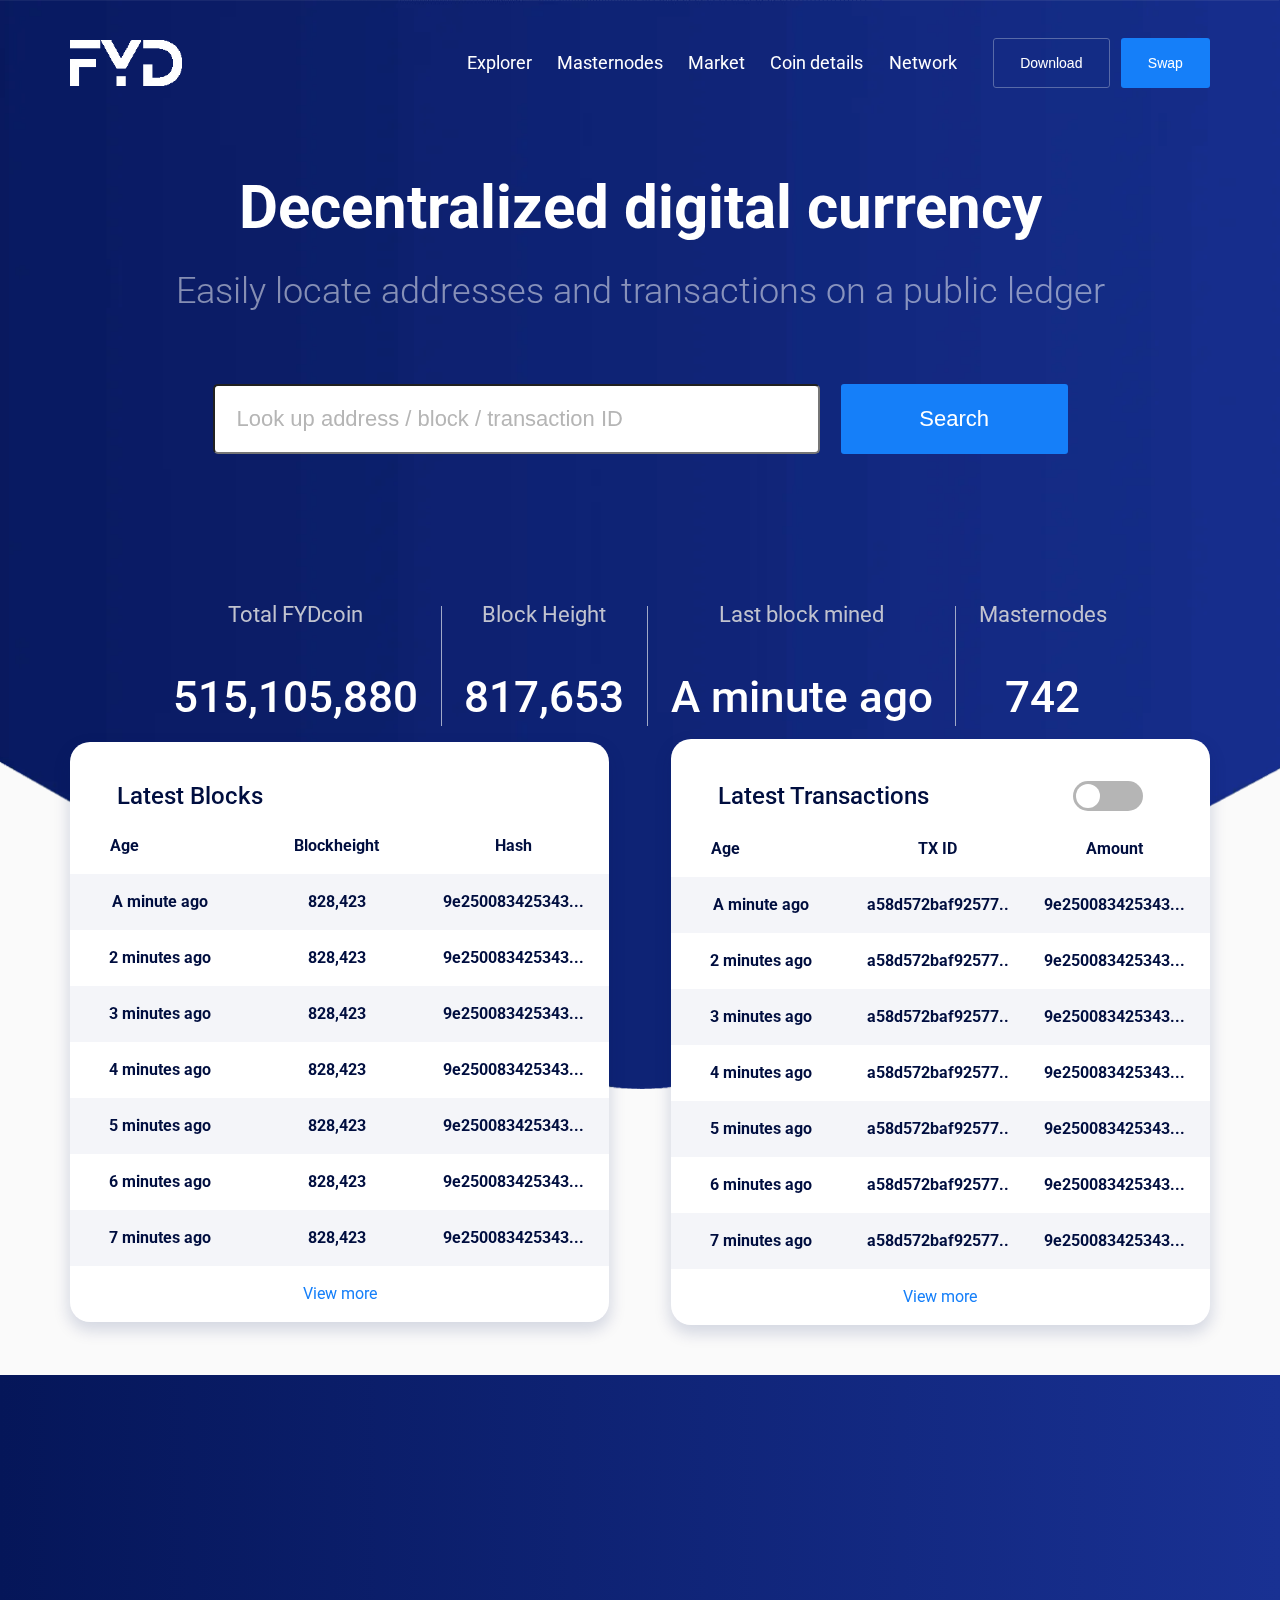
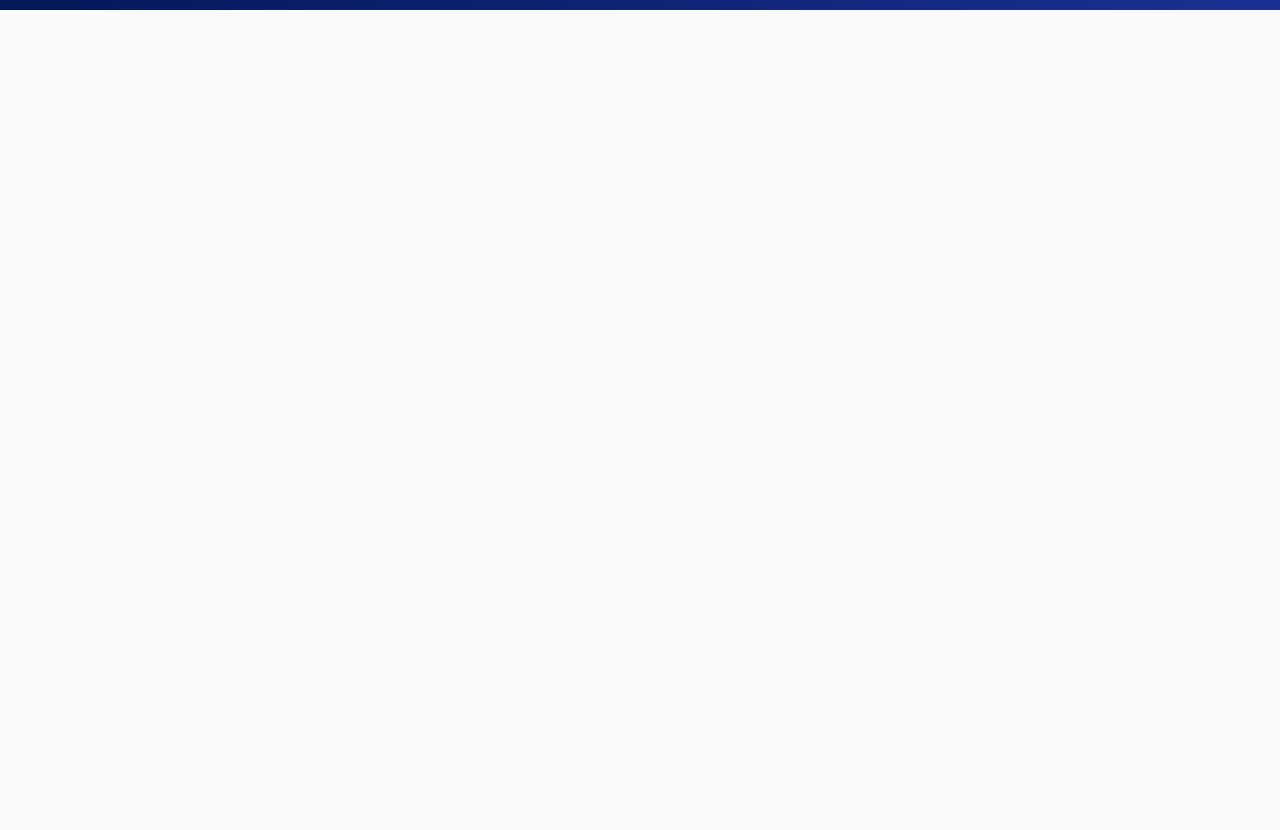
==== commit 653be4ea: "main page" ====
--- a/index.html
+++ b/index.html
@@ -6,105 +6,117 @@
 		<meta name="viewport" content="width=device-width, initial-scale=1">
 		<title>FYD</title>
 		<link rel="icon" type="image/png" href="https://avatars0.githubusercontent.com/u/48912706?s=400&amp;u=085d0dce006fd3428d6105f589267377cf62097a&amp;v=4">
-		<link rel="preload" href="css/style_min.css" as="style">
-  		<link rel="preload" href="js/main.js" as="script">
-		<link rel="stylesheet" href="css/style_min.css">
+		<link href="https://unpkg.com/aos@2.3.1/dist/aos.css" rel="stylesheet">
+		<link rel="stylesheet" href="css/style.css">
+		<link rel="stylesheet" href="css/header.css">
+		<link rel="stylesheet" href="css/index.css">
+		<link rel="preload" href="js/main.js" as="script">
 		<link rel="author" href="humans.txt">
 	</head>
 	<body>
 		<header>
-			<div class="container">
-				<nav>
-					<img src="imgs/Logo_FYD.png" alt="" class="header-logo">
-					<div class="menu-block">
-						<span class="toggle-btn"></span>
-						<ul class="menu">
-							<li class="menu-item">
-								<a href="" class="menu-link">
-									Explorer
-								</a>
-							</li>
-							<li class="menu-item">
-								<a href="" class="menu-link">
-									Masternodes
-								</a>
-							</li>
-							<li class="menu-item">
-								<a href="" class="menu-link">
-									Market
-								</a>
-							</li>
-							<li class="menu-item">
-								<a href="" class="menu-link">
-									Coin details
-								</a>
-							</li>
-							<li class="menu-item">
-								<a href="" class="menu-link">
-									Network
-								</a>
-							</li>
-						</ul>
-					</div>
-					<div class="header-btns-block">
-						<button class="main-btn">
-						Download
-						</button>
-						<button class="main-btn active">
-						Swap
-						</button>
-						<div class="burger-btn">
-							<span></span>
-							<span></span>
-							<span></span>
-						</div>
-					</div>
-				</nav>
-			</div>
-			<div class="container header-title-block">
-				<h1 class="header-title">
-				517,064,680 / <span class="header-grey">650,000,000</span>
-				</h1>
-				<p class="header-subtitle">
-					Next block halving: 135 days
-				</p>
-			</div>
-			<div class="container header-info-block">
-				<div class="row">
-					<div class="header-info">
-						<h3 class="header-info-title">
-						Total daily emission
-						</h3>
-						<p class="header-info-text">
-							288K FYD
-						</p>
-					</div>
-					<div class="header-margin-block"></div>
-					<div class="header-info">
-						<h3 class="header-info-title">
-						Masternode reward
-						</h3>
-						<p class="header-info-text">
-							140 FYD
-						</p>
-					</div>
-					<div class="header-margin-block"></div>
-					<div class="header-info">
-						<h3 class="header-info-title">
-						Staking rewardss
-						</h3>
-						<p class="header-info-text">
-							40 FYD
-						</p>
-					</div>
-					<div class="header-margin-block"></div>
-					<div class="header-info">
-						<h3 class="header-info-title">
-						Daily blocks
-						</h3>
-						<p class="header-info-text">
-							1440
-						</p>
+			<div class="wrapper">
+				<div class="container">
+					<nav data-aos="fade-up">
+						<a href="index.html" class='header-logo-link'>
+							<img src="imgs/Logo_FYD.png" alt="" class="header-logo">
+						</a>
+						<div class="menu-block">
+							<span class="toggle-btn"></span>
+							<ul class="menu">
+								<li class="menu-item">
+									<a href="" class="menu-link">
+										Explorer
+									</a>
+								</li>
+								<li class="menu-item">
+									<a href="" class="menu-link">
+										Masternodes
+									</a>
+								</li>
+								<li class="menu-item">
+									<a href="" class="menu-link">
+										Market
+									</a>
+								</li>
+								<li class="menu-item">
+									<a href='coin_details.html' class="menu-link">
+										Coin details
+									</a>
+								</li>
+								<li class="menu-item">
+									<a href="" class="menu-link">
+										Network
+									</a>
+								</li>
+							</ul>
+						</div>
+						<div class="header-btns-block">
+							<button class="main-btn">
+							Download
+							</button>
+							<button class="main-btn active">
+							Swap
+							</button>
+							<div class="burger-btn">
+								<span></span>
+								<span></span>
+								<span></span>
+							</div>
+						</div>
+					</nav>
+				</div>
+				<div class="container header-title-block" data-aos="fade-up">
+					<h1 class="header-title">
+					Decentralized digital currency
+					</h1>
+					<p class="header-subtitle">
+						Easily locate addresses and transactions on a public ledger
+					</p>
+					<form action="#">
+						<label for="search">
+							<input placeholder="Look up address / block / transaction ID" type="text" id="search">
+						</label>
+						<button class="main-btn active">Search</button>
+					</form>
+				</div>
+				<div class="container header-info-block" data-aos="fade-up">
+					<div class="row">
+						<div class="header-info">
+							<h3 class="header-info-title">
+							Total FYDcoin
+							</h3>
+							<p class="header-info-text">
+								515,105,880
+							</p>
+						</div>
+						<div class="header-margin-block"></div>
+						<div class="header-info">
+							<h3 class="header-info-title">
+							Block Height
+							</h3>
+							<p class="header-info-text">
+								817,653
+							</p>
+						</div>
+						<div class="header-margin-block"></div>
+						<div class="header-info">
+							<h3 class="header-info-title">
+							Last block mined
+							</h3>
+							<p class="header-info-text" class='lowercase'>
+								A minute ago
+							</p>
+						</div>
+						<div class="header-margin-block"></div>
+						<div class="header-info">
+							<h3 class="header-info-title">
+							Masternodes
+							</h3>
+							<p class="header-info-text">
+								742
+							</p>
+						</div>
 					</div>
 				</div>
 			</div>
@@ -113,178 +125,187 @@
 			<section class="s-1">
 				<div class="container">
 					<div class="row s-1-main-row">
-						<div class="s-1-left-block table-block">
+						<div class="s-1-left-block table-block" data-aos="fade-up">
 							<h3 class="">
-							Coin distribution
+							Latest Blocks
 							</h3>
 							<div class="s-1-table page-table">
 								<div class="table-row row header-table-row">
-									<p class="col-title"><span>#</span></p>
-									<p class="col-title" id='address'><span>Address</span></p>
-									<p class="col-title" id='balance'><span>Balance</span></p>
-									<p class="col-title" id='percents'><span>%</span></p>
-								</div>
-								<div class="table-row row">
-									<p class="table-col">
-										<span>1</span>
-									</p>
-									<p class="table-col col-address">
-										FsVTUfUcyiMRLwqKPSQKbFHEDnjBV6tefP
-									</p>
-									<p class="table-col">
-										22,274,740 FYD
-									</p>
-									<p class="table-col">
-										<span>4,67</span>%
-									</p>
-								</div>
-								<div class="table-row row">
-									<p class="table-col">
-										<span>2</span>
-									</p>
-									<p class="table-col col-address">
-										FcyVZVpURPxhtxV2NRBRi1ffbnDXRkfsYV
-									</p>
-									<p class="table-col">
-										8,495,309 FYD
-									</p>
-									<p class="table-col">
-										<span>2,27</span>%
-									</p>
-								</div>
-								<div class="table-row row">
-									<p class="table-col">
-										<span>3</span>
-									</p>
-									<p class="table-col col-address">
-										Fo5r8pXMwmCpt3bhmFXPrSoffXy2Lc2tLa
-									</p>
-									<p class="table-col">
-										4,551,560 FYD
-									</p>
-									<p class="table-col">
-										<span>1,07</span>%
-									</p>
-								</div>
-								<div class="table-row row">
-									<p class="table-col">
-										<span>4</span>
-									</p>
-									<p class="table-col col-address">
-										FnVzHeWyaaeGxQP2RqjrK8inGwJ8ssEYgn
-									</p>
-									<p class="table-col">
-										4,072,160. FYD
-									</p>
-									<p class="table-col">
-										<span>0,87</span>%
-									</p>
-								</div>
-								<div class="table-row row">
-									<p class="table-col">
-										<span>5</span>
-									</p>
-									<p class="table-col col-address">
-										FsVTUfUcyiMRLwqKPSQKbFHEDnjBV6tefP
-									</p>
-									<p class="table-col">
-										4,060,100 FYD
-									</p>
-									<p class="table-col">
-										<span>0,86</span>%
-									</p>
-								</div>
-								<div class="table-row row">
-									<p class="table-col">
-										<span>6</span>
-									</p>
-									<p class="table-col col-address">
-										FsVTUfUcyiMRLwqKPSQKbFHEDnjBV6tefP
-									</p>
-									<p class="table-col">
-										3,982,080 FYD
-									</p>
-									<p class="table-col">
-										<span>0,85</span>%
+									<p class="col-title" id='fr-title'><span>Age</span></p>
+									<p class="col-title"><span>Blockheight</span></p>
+									<p class="col-title"><span>Hash</span></p>
+								</div>
+								<div class="table-row row">
+									<p class="table-col">
+										<span>A minute ago</span>
+									</p>
+									<p class="table-col">
+										<span>828,423</span>
+									</p>
+									<p class="table-col col-address">
+										<span>9e250083425343...</span>
+									</p>
+								</div>
+								<div class="table-row row">
+									<p class="table-col">
+										<span>2 minutes ago</span>
+									</p>
+									<p class="table-col">
+										<span>828,423</span>
+									</p>
+									<p class="table-col col-address">
+										<span>9e250083425343...</span>
+									</p>
+								</div>
+								<div class="table-row row">
+									<p class="table-col">
+										<span>3 minutes ago</span>
+									</p>
+									<p class="table-col">
+										<span>828,423</span>
+									</p>
+									<p class="table-col col-address">
+										<span>9e250083425343...</span>
+									</p>
+								</div>
+								<div class="table-row row">
+									<p class="table-col">
+										<span>4 minutes ago</span>
+									</p>
+									<p class="table-col">
+										<span>828,423</span>
+									</p>
+									<p class="table-col col-address">
+										<span>9e250083425343...</span>
+									</p>
+								</div>
+								<div class="table-row row">
+									<p class="table-col">
+										<span>5 minutes ago</span>
+									</p>
+									<p class="table-col">
+										<span>828,423</span>
+									</p>
+									<p class="table-col col-address">
+										<span>9e250083425343...</span>
+									</p>
+								</div>
+								<div class="table-row row">
+									<p class="table-col">
+										<span>6 minutes ago</span>
+									</p>
+									<p class="table-col">
+										<span>828,423</span>
+									</p>
+									<p class="table-col col-address">
+										<span>9e250083425343...</span>
+									</p>
+								</div>
+								<div class="table-row row">
+									<p class="table-col">
+										<span>7 minutes ago</span>
+									</p>
+									<p class="table-col">
+										<span>828,423</span>
+									</p>
+									<p class="table-col col-address">
+										<span>9e250083425343...</span>
 									</p>
 								</div>
 							</div>
 							<a href="#" class="v-more">View more</a>
 						</div>
-						<div class="s-1-right-block table-block">
-							<h3 class="s-1-block-title">
-							Wealth distribution
+						<div class="s-1-left-block table-block" data-aos="fade-up">
+							<h3 class="">
+							Latest Transactions
+							<label for="btn" class='btn-label'>
+								<input type="checkbox" id="btn">
+								<span class="btn-block">
+									<span></span>
+								</span>
+							</label>
 							</h3>
 							<div class="s-1-table page-table">
 								<div class="table-row row header-table-row">
-									<p class="col-title"></p>
-									<p class="col-title" id='percent'><span>%</span></p>
-									<p class="col-title" id='amount'><span>Amount</span></p>
-								</div>
-								<div class="table-row row">
-									<p class="table-col top">
-										<span>Treasury</span>
-									</p>
-									<p class="table-col">
-										<span>4,67</span>%
-									</p>
-									<p class="table-col">
-										22,274,740 FYD
-									</p>
-								</div>
-								<div class="table-row row">
-									<p class="table-col top">
-										<span>Top 3</span>
-									</p>
-									<p class="table-col">
-										<span>8,67</span>%
-									</p>
-									<p class="table-col">
-										38,495,309 FYD
-									</p>
-								</div>
-								<div class="table-row row">
-									<p class="table-col top">
-										<span>Top 10</span>
-									</p>
-									<p class="table-col">
-										<span>3,67</span>%
-									</p>
-									<p class="table-col">
-										22,274,740 FYD
-									</p>
-								</div>
-								<div class="table-row row">
-									<p class="table-col top">
-										<span>Top 25</span>
-									</p>
-									<p class="table-col">
-										<span>16,92</span>%
-									</p>
-									<p class="table-col">
-										22,274,740 FYD
-									</p>
-								</div>
-								<div class="table-row row">
-									<p class="table-col top">
-										<span>Top 50</span>
-									</p>
-									<p class="table-col">
-										<span>2,42</span>%
-									</p>
-									<p class="table-col">
-										22,274,740 FYD
-									</p>
-								</div>
-								<div class="table-row row">
-									<p class="table-col top">
-										<span>Top 100</span>
-									</p>
-									<p class="table-col">
-										<span>16,92</span>%
-									</p>
-									<p class="table-col">
-										22,274,740 FYD
+									<p class="col-title" id='fr-title'><span>Age</span></p>
+									<p class="col-title"><span>TX ID</span></p>
+									<p class="col-title"><span>Amount</span></p>
+								</div>
+								<div class="table-row row">
+									<p class="table-col">
+										<span>A minute ago</span>
+									</p>
+									<p class="table-col col-address">
+										<span>a58d572baf92577..</span>
+									</p>
+									<p class="table-col col-address">
+										<span>9e250083425343...</span>
+									</p>
+								</div>
+								<div class="table-row row">
+									<p class="table-col">
+										<span>2 minutes ago</span>
+									</p>
+									<p class="table-col col-address">
+										<span>a58d572baf92577..</span>
+									</p>
+									<p class="table-col col-address">
+										<span>9e250083425343...</span>
+									</p>
+								</div>
+								<div class="table-row row">
+									<p class="table-col">
+										<span>3 minutes ago</span>
+									</p>
+									<p class="table-col col-address">
+										<span>a58d572baf92577..</span>
+									</p>
+									<p class="table-col col-address">
+										<span>9e250083425343...</span>
+									</p>
+								</div>
+								<div class="table-row row">
+									<p class="table-col">
+										<span>4 minutes ago</span>
+									</p>
+									<p class="table-col col-address">
+										<span>a58d572baf92577..</span>
+									</p>
+									<p class="table-col col-address">
+										<span>9e250083425343...</span>
+									</p>
+								</div>
+								<div class="table-row row">
+									<p class="table-col">
+										<span>5 minutes ago</span>
+									</p>
+									<p class="table-col col-address">
+										<span>a58d572baf92577..</span>
+									</p>
+									<p class="table-col col-address">
+										<span>9e250083425343...</span>
+									</p>
+								</div>
+								<div class="table-row row">
+									<p class="table-col">
+										<span>6 minutes ago</span>
+									</p>
+									<p class="table-col col-address">
+										<span>a58d572baf92577..</span>
+									</p>
+									<p class="table-col col-address">
+										<span>9e250083425343...</span>
+									</p>
+								</div>
+								<div class="table-row row">
+									<p class="table-col">
+										<span>7 minutes ago</span>
+									</p>
+									<p class="table-col col-address">
+										<span>a58d572baf92577..</span>
+									</p>
+									<p class="table-col col-address">
+										<span>9e250083425343...</span>
 									</p>
 								</div>
 							</div>
@@ -294,14 +315,14 @@
 				</div>
 			</section>
 			<section class="s-2">
-				<div class="container">
+				<div class="container" data-aos="fade-up">
 					<h3 class="section-title">
-						Swap BTC/FYD without a third party exchange
+					Swap BTC/FYD without a third party exchange
 					</h3>
 					<div class="row">
 						<div class="convert-block">
 							<h4 class="convert-block-title">
-								I want to buy
+							I want to buy
 							</h4>
 							<div class="select-block">
 								<div class="currency-block" id='main-item-block'>
@@ -351,12 +372,11 @@
 										Bitcoin
 									</span>
 								</div>
-
 							</div>
 						</div>
 						<div class="convert-block">
 							<h4 class="convert-block-title">
-								I want to exchange
+							I want to exchange
 							</h4>
 							<div class="select-block">
 								<input type="number" placeholder="200" class='currency-input'>
@@ -379,7 +399,7 @@
 						</div>
 						<div class="convert-block">
 							<h4 class="convert-block-title">
-								You will receive
+							You will receive
 							</h4>
 							<div class="select-block">
 								<span class="currency-text">
@@ -391,153 +411,98 @@
 							</div>
 						</div>
 						<button class="main-btn active">
-							Buy
+						Buy
 						</button>
 					</div>
 				</div>
 			</section>
 			<section class="s-3">
-				<div class="container">
-					<div class="table-block">
-						<div class="table-title-block">
-							<h3 class="">
-								Masternode overview
-							</h3>
-							<input type="text" placeholder="Search for an address" class="search-input">
-						</div>
-						<div class="page-table">
+				<div class="container" data-aos="fade-up">
+					<div class="s-1-left-block table-block" data-aos="fade-up">
+						<h3 class="">
+						Large Transactions
+						</h3>
+						<div class="s-1-table page-table">
 							<div class="table-row row header-table-row">
-								<p class="col-title"><span>#</span></p>
-								<p class="col-title" id='s-col-title'><span>Address</span></p>
-								<p class="col-title" id='th-col-title'><span>Protocol</span></p>
-								<p class="col-title" id='fs-col-title'><span>Active since</span></p>
-								<p class="col-title" id='ff-col-title'><span>Last reward</span></p>
-								<p class="col-title" id='sx-col-title'><span>Total rewards</span></p>
-								<p class="col-title" id='sv-col-title'><span>Status</span></p>
-							</div>
-							<div class="table-row row">
-								<p class="table-col">
-									<span>1</span>
-								</p>
-								<p class="table-col address">
-									FsVTUfUcyiMRLwqKPSQKbFHEDnjBV6tefP
-								</p>
-								<p class="table-col">
-									IPV4
-								</p>
-								<p class="table-col days-col">
-									4 days
-								</p>
-								<p class="table-col">
-									13H 12min
-								</p>
-								<p class="table-col">
-									<span>280 FYD</span>
-								</p>
-								<p class="table-col">
-									<span class="enable">
-										Enabled
-									</span>
-								</p>
-							</div>
-							<div class="table-row row">
-								<p class="table-col">
-									<span>2</span>
-								</p>
-								<p class="table-col address">
-									FiMoC1Y1RSabCjMsZ...
-								</p>
-								<p class="table-col">
-									IPV4
-								</p>
-								<p class="table-col days-col">
-									4 days
-								</p>
-								<p class="table-col">
-									13H 12min
-								</p>
-								<p class="table-col">
-									<span>280 FYD</span>
-								</p>
-								<p class="table-col">
-									<span class="enable">
-										Enabled
-									</span>
-								</p>
-							</div>
-							<div class="table-row row">
-								<p class="table-col">
-									<span>3</span>
-								</p>
-								<p class="table-col address">
-									FiMoC1Y1RSabCjMsZ...
-								</p>
-								<p class="table-col">
-									IPV4
-								</p>
-								<p class="table-col days-col">
-									4 days
-								</p>
-								<p class="table-col">
-									13H 12min
-								</p>
-								<p class="table-col">
-									<span>280 FYD</span>
-								</p>
-								<p class="table-col">
-									<span class="missing">
-										Missing
-									</span>
-								</p>
-							</div>
-							<div class="table-row row">
-								<p class="table-col">
-									<span>4</span>
-								</p>
-								<p class="table-col address">
-									FiMoC1Y1RSabCjMsZ...
-								</p>
-								<p class="table-col">
-									IPV4
-								</p>
-								<p class="table-col days-col">
-									4 days
-								</p>
-								<p class="table-col">
-									13H 12min
-								</p>
-								<p class="table-col">
-									<span>280 FYD</span>
-								</p>
-								<p class="table-col">
-									<span class="enable">
-										Enabled
-									</span>
-								</p>
-							</div>
-							<div class="table-row row">
-								<p class="table-col">
-									<span>5</span>
-								</p>
-								<p class="table-col address">
-									FiMoC1Y1RSabCjMsZ...
-								</p>
-								<p class="table-col">
-									IPV4
-								</p>
-								<p class="table-col days-col">
-									4 days
-								</p>
-								<p class="table-col">
-									13H 12min
-								</p>
-								<p class="table-col">
-									<span>280 FYD</span>
-								</p>
-								<p class="table-col">
-									<span class="enable">
-										Enabled
-									</span>
+								<p class="col-title" id='fr-title'><span>Age</span></p>
+								<p class="col-title"><span>Transaction ID</span></p>
+								<p class="col-title"><span>Amount</span></p>
+							</div>
+							<div class="table-row row">
+								<p class="table-col">
+									A minute ago
+								</p>
+								<p class="table-col col-address">
+									8cad577a43c564a33df9e899b46cb34272a543e80f3b2cc5b3ff8b37c9c14e7b
+								</p>
+								<p class="table-col col-address">
+									<span>9e250083425343...</span>
+								</p>
+							</div>
+							<div class="table-row row">
+								<p class="table-col">
+									2 minutes ago
+								</p>
+								<p class="table-col col-address">
+									8cad577a43c564a33df9e899b46cb34272a543e80f3b2cc5b3ff8b37c9c14e7b
+								</p>
+								<p class="table-col col-address">
+									<span>9e250083425343...</span>
+								</p>
+							</div>
+							<div class="table-row row">
+								<p class="table-col">
+									3 minutes ago
+								</p>
+								<p class="table-col col-address">
+									8cad577a43c564a33df9e899b46cb34272a543e80f3b2cc5b3ff8b37c9c14e7b
+								</p>
+								<p class="table-col col-address">
+									<span>9e250083425343...</span>
+								</p>
+							</div>
+							<div class="table-row row">
+								<p class="table-col">
+									4 minutes ago
+								</p>
+								<p class="table-col col-address">
+									8cad577a43c564a33df9e899b46cb34272a543e80f3b2cc5b3ff8b37c9c14e7b
+								</p>
+								<p class="table-col col-address">
+									<span>9e250083425343...</span>
+								</p>
+							</div>
+							<div class="table-row row">
+								<p class="table-col">
+									5 minutes ago
+								</p>
+								<p class="table-col col-address">
+									8cad577a43c564a33df9e899b46cb34272a543e80f3b2cc5b3ff8b37c9c14e7b
+								</p>
+								<p class="table-col col-address">
+									<span>9e250083425343...</span>
+								</p>
+							</div>
+							<div class="table-row row">
+								<p class="table-col">
+									6 minutes ago
+								</p>
+								<p class="table-col col-address">
+									8cad577a43c564a33df9e899b46cb34272a543e80f3b2cc5b3ff8b37c9c14e7b
+								</p>
+								<p class="table-col col-address">
+									<span>9e250083425343...</span>
+								</p>
+							</div>
+							<div class="table-row row">
+								<p class="table-col">
+									7 minutes ago
+								</p>
+								<p class="table-col col-address">
+									8cad577a43c564a33df9e899b46cb34272a543e80f3b2cc5b3ff8b37c9c14e7b
+								</p>
+								<p class="table-col col-address">
+									<span>9e250083425343...</span>
 								</p>
 							</div>
 						</div>
@@ -546,6 +511,10 @@
 				</div>
 			</section>
 		</main>
+		<script src="https://unpkg.com/aos@2.3.1/dist/aos.js"></script>
+		<script>
+		AOS.init({duration: 700});
+		</script>
 		<script src="js/main.js"></script>
 	</body>
 </html>--- a/css/style.css
+++ b/css/style.css
@@ -0,0 +1,376 @@
+@import url("https://fonts.googleapis.com/css2?family=Roboto:wght@300;400;500;700;900&display=swap");
+/*Reset*/
+* {
+  padding: 0;
+  margin: 0;
+  line-height: 1;
+  box-sizing: border-box;
+}
+
+a, img, button, input {
+  display: block;
+}
+
+a, img, button {
+  cursor: pointer;
+}
+
+button {
+  background-color: transparent;
+  border: none;
+}
+
+a {
+  text-decoration: none;
+}
+
+button:focus, input:focus {
+  outline: none;
+}
+
+ul {
+  list-style-type: none;
+}
+
+/*Main settings*/
+html {
+  font-size: 10px;
+  font-family: "Roboto", sans-serif;
+}
+
+body {
+  background: #fafafa;
+}
+
+.wrapper {
+  width: 100%;
+  background-size: cover;
+  background-position: center;
+}
+
+.section {
+  width: 100%;
+}
+
+.container {
+  width: 1400px;
+  margin: auto;
+}
+
+.row {
+  display: flex;
+  justify-content: space-between;
+  align-items: center;
+}
+
+/* Main */
+.main {
+  margin-top: -35rem;
+}
+
+.table-block {
+  background: #fff;
+  border-radius: 2rem;
+  box-shadow: 0px 7px 15px 2px rgba(8, 26, 94, 0.15);
+  padding: 4.2rem 0 2rem;
+  color: #000e3f;
+}
+
+.header-table-row {
+  justify-content: flex-start;
+}
+
+.table-block h3 {
+  font-weight: 500;
+  font-size: 2.4rem;
+  padding-left: 6.68%;
+  margin-bottom: 1rem;
+}
+
+.table-row {
+  padding: 2.5rem 3.64% 2.5rem 2.56%;
+  font-size: 1.6rem;
+}
+
+.table-row:nth-child(even) {
+  background: #f4f5f9;
+}
+
+.table-row span {
+  font-weight: 700;
+}
+
+.v-more {
+  text-align: center;
+  margin-top: 2rem;
+  font-size: 1.6rem;
+  color: #157ff9;
+}
+
+/* S-1 */
+.s-1 {
+  padding-bottom: 5rem;
+}
+
+/* S-2 */
+.s-2 {
+  padding: 5.5rem 0;
+  background: linear-gradient(to right, #051659, #193193);
+}
+
+.s-2 .row {
+  align-items: flex-end;
+}
+
+.section-title {
+  font-size: 1.6rem;
+  color: #c3c4d0;
+  margin-bottom: 2.5rem;
+}
+
+.convert-block {
+  position: relative;
+  width: 27.12%;
+}
+
+.convert-block-title {
+  font-size: 1.4rem;
+  font-weight: 400;
+  color: #81859e;
+  margin-bottom: 2.4rem;
+}
+
+.select-block {
+  position: relative;
+  padding: 0 1.4rem;
+  height: 4.6rem;
+  width: 100%;
+  display: flex;
+  justify-content: space-between;
+  align-items: center;
+  border-radius: 4px;
+  background: #253882;
+}
+
+.currency-block {
+  width: 100%;
+  display: flex;
+  align-items: center;
+}
+
+.currency-icon {
+  width: 3.5rem;
+  height: 3.5rem;
+  border-radius: 50%;
+  display: flex;
+  justify-content: center;
+  align-items: center;
+  background: #ff8108;
+  margin-right: 1rem;
+}
+
+.currency-icon img {
+  width: 71.4%;
+}
+
+.currency-text {
+  color: #cfd1db;
+  font-size: 1.2rem;
+}
+
+.currency-input {
+  width: 30%;
+  background: transparent;
+  border: none;
+  font-size: 1.2rem;
+  color: #cfd1db;
+}
+
+.currency-input::placeholder {
+  font-size: 1.2rem;
+  color: #cfd1db;
+}
+
+.currency-text.currency-name {
+  margin-right: 2.6rem;
+  text-transform: uppercase;
+}
+
+.currency-block .currency-text {
+  margin-right: 1.3rem;
+}
+
+.currency {
+  padding: 0.7rem 0.8rem;
+  background: #0e1f63;
+  border-radius: 3px;
+  color: #fff;
+  font-size: 1rem;
+}
+
+.arrow-btn {
+  position: absolute;
+  right: 1.4rem;
+  top: 50%;
+  transform: translateY(-50%) rotate(180deg);
+  width: 1.5rem;
+}
+
+.s-2 .main-btn {
+  height: 4.6rem;
+  width: 16.5%;
+  padding: 0;
+}
+
+.select-currency-block,
+.select-items-block {
+  position: absolute;
+  z-index: 3;
+  height: 0;
+  padding: 0;
+  bottom: -1rem;
+  transform: translateY(100%);
+  background: #253882;
+  border-radius: 4px;
+  transition: all 0.3s ease;
+}
+
+.select-items-block {
+  width: 100%;
+  left: 0;
+  padding: 0 1.4rem;
+}
+
+.select-currency-block {
+  right: 0;
+}
+
+.select-currency-block span {
+  margin: 0.8rem 0;
+  cursor: pointer;
+  display: none;
+}
+
+.select-currency-block.active,
+.select-items-block.active {
+  height: auto;
+  padding: 0.7rem 1.4rem;
+}
+
+.select-currency-block.active span {
+  display: block;
+}
+
+.select-items-block .currency-block {
+  display: none;
+  cursor: pointer;
+  margin: 0.8rem 0;
+}
+
+.select-items-block.active .currency-block {
+  display: flex;
+}
+
+@media screen and (max-width: 1600px) {
+  .container {
+    width: 1300px;
+  }
+}
+@media screen and (max-width: 1367px) {
+  .container {
+    width: 1140px;
+  }
+}
+@media screen and (max-width: 1199px) {
+  .container {
+    width: 960px;
+  }
+
+  .main {
+    margin-top: -25rem;
+  }
+}
+@media screen and (max-width: 991px) {
+  .container {
+    width: 720px;
+  }
+}
+@media screen and (max-width: 767px) {
+  html {
+    font-size: 8px;
+  }
+
+  body {
+    position: relative;
+  }
+
+  body.locked {
+    overflow: hidden;
+  }
+
+  .container {
+    width: 540px;
+  }
+
+  .s-2 .row {
+    flex-direction: column;
+    align-items: center;
+  }
+
+  .section-title {
+    text-align: center;
+  }
+
+  .convert-block {
+    width: 60%;
+    margin-bottom: 3rem;
+  }
+
+  .select-block {
+    height: 5.6rem;
+  }
+
+  .s-2 .main-btn {
+    height: 4.6rem;
+    width: 60%;
+    padding: 0;
+  }
+}
+@media screen and (max-width: 575px) {
+  .container {
+    width: 350px;
+  }
+
+  .table-block {
+    padding: 3.3rem 0 2rem;
+  }
+
+  .table-row {
+    padding: 1.8rem 3.56% 1.8rem 3.56%;
+    font-size: 1.4rem;
+  }
+
+  .s-2 .main-btn {
+    width: 70%;
+  }
+
+  .convert-block {
+    width: 100%;
+    margin-bottom: 3rem;
+  }
+
+  .table-block h3 {
+    font-size: 2.6rem;
+    text-align: center;
+    padding-left: 0;
+  }
+}
+@media screen and (max-width: 374px) {
+  html {
+    font-size: 7px;
+  }
+
+  .container {
+    width: 310px;
+  }
+}--- a/css/header.css
+++ b/css/header.css
@@ -0,0 +1,470 @@
+/*Header*/
+header {
+  width: 100%;
+  background-color: #fafafa;
+  color: #fff;
+}
+
+.wrapper {
+  padding: 4.5rem 0 37rem;
+  background-image: url("../imgs/header_bg-min-min.webp"), url("../imgs/header_bg-min-min.jp2");
+}
+
+nav {
+  width: 100%;
+  display: flex;
+  justify-content: space-between;
+  align-items: center;
+}
+
+.header-logo-link {
+  width: 9.8%;
+}
+
+.header-logo {
+  width: 100%;
+}
+
+.menu-block {
+  width: 38.966%;
+  margin-left: 27.8%;
+}
+
+.toggle-btn {
+  position: absolute;
+  top: 0;
+  right: 13px;
+  transform: translateY(-100%);
+  display: none;
+}
+
+.menu {
+  width: 100%;
+  display: flex;
+  justify-content: space-between;
+}
+
+.menu-link {
+  font-size: 1.8rem;
+  font-weight: 400;
+  color: #fff;
+  padding: 1.2rem 0 1.2rem;
+  border-bottom: 1px solid rgba(255, 255, 255, 0);
+  transition: all 0.3s ease;
+}
+
+.menu-link:hover {
+  border-bottom: 1px solid #fff;
+}
+
+.header-btns-block {
+  width: 18.34%;
+  margin-left: 2.67%;
+  display: flex;
+  justify-content: flex-end;
+}
+
+.main-btn {
+  height: 50px;
+  padding: 0 12.5%;
+  font-size: 1.4rem;
+  color: #fff;
+  border: 1px solid #586aa8;
+  border-radius: 3px;
+}
+
+header .main-btn.active {
+  margin-left: 5.333%;
+}
+
+.main-btn.active {
+  background: #157ff9;
+  border: 1px solid rgba(255, 255, 255, 0);
+}
+
+.close-btn, .burger-btn {
+  display: none;
+  cursor: pointer;
+}
+
+.header-title-block {
+  margin-top: 10.375%;
+}
+
+.header-title, .header-subtitle {
+  text-align: center;
+}
+
+.header-title {
+  font-size: 6rem;
+  font-weight: 400;
+  margin-bottom: 6.5rem;
+}
+.header-title span {
+  font-weight: 700;
+}
+
+.header-grey {
+  color: #b4b4b4;
+}
+
+.header-subtitle {
+  font-size: 3.6rem;
+  font-weight: 700;
+}
+.header-subtitle span {
+  font-weight: 400;
+}
+
+.header-info-block {
+  margin-top: 14.73%;
+  height: 12.5rem;
+}
+
+.header-info-block .row {
+  height: 100%;
+  padding: 0 9.07%;
+}
+
+.header-info {
+  height: 100%;
+  width: auto;
+  display: flex;
+  flex-direction: column;
+  justify-content: space-between;
+  text-align: center;
+}
+
+.header-info-title {
+  font-size: 2.2rem;
+  font-weight: 400;
+  color: #c1c3cf;
+}
+
+.header-info-text {
+  font-size: 4.4rem;
+  font-weight: 500;
+  text-transform: uppercase;
+  padding-bottom: 1rem;
+}
+
+.header-margin-block {
+  width: 1px;
+  height: 96%;
+  background: #a0a9c7;
+}
+
+@media screen and (max-width: 1600px) {
+  .wrapper {
+    padding: 4.2rem 0 37rem;
+  }
+
+  .header-title-block {
+    margin-top: 12.375%;
+  }
+
+  .header-title {
+    margin-bottom: 5.5rem;
+  }
+
+  .header-info-block {
+    margin-top: 10.73%;
+  }
+}
+@media screen and (max-width: 1440px) {
+  .wrapper {
+    padding: 3.8rem 0 36rem;
+  }
+
+  .header-title-block {
+    margin-top: 15.375%;
+  }
+
+  .header-title {
+    margin-bottom: 5.5rem;
+  }
+
+  .header-info-block {
+    margin-top: 11.73%;
+  }
+}
+@media screen and (max-width: 1367px) {
+  .menu-block {
+    width: 42.966%;
+    margin-left: 23.8%;
+  }
+}
+@media screen and (max-width: 1199px) {
+  .wrapper {
+    padding: 3.8rem 0 26rem;
+  }
+
+  .header-title-block {
+    margin-top: 14.375%;
+  }
+
+  .header-title {
+    font-size: 6rem;
+  }
+
+  .header-subtitle {
+    font-size: 3rem;
+  }
+
+  .header-info-block {
+    margin-top: 12.73%;
+    height: 11rem;
+  }
+
+  .header-info-title {
+    font-size: 2rem;
+  }
+
+  .header-info-text {
+    font-size: 3.6rem;
+  }
+
+  .menu-block {
+    width: 48.966%;
+    margin-left: 12.8%;
+  }
+}
+@media screen and (max-height: 790px) {
+  .header-title-block {
+    margin-top: 11%;
+  }
+
+  .header-info-block {
+    margin-top: 8.23%;
+  }
+}
+@media screen and (max-width: 1200px) and (max-height: 790px) {
+  .wrapper {
+    padding: 3.8rem 0 32rem;
+  }
+
+  .header-title-block {
+    margin-top: 16.375%;
+  }
+
+  .header-info-block {
+    margin-top: 14.73%;
+    height: 11rem;
+  }
+}
+@media screen and (max-width: 991px) {
+  .wrapper {
+    padding: 3.2rem 0 26rem;
+  }
+
+  .menu-block {
+    width: 60%;
+    margin-left: 2%;
+  }
+
+  .menu-link {
+    font-size: 1.6rem;
+  }
+
+  .main-btn {
+    height: 40px;
+    padding: 0 10.5%;
+  }
+
+  .header-title-block {
+    margin-top: 10.375%;
+  }
+
+  .header-title {
+    font-size: 4rem;
+  }
+
+  .header-subtitle {
+    font-size: 2rem;
+  }
+
+  .header-info-block {
+    margin-top: 8.73%;
+    height: 7rem;
+  }
+
+  .header-info-title {
+    font-size: 1.6rem;
+  }
+
+  .header-info-text {
+    font-size: 2.8rem;
+  }
+}
+@media screen and (max-width: 767px) {
+  .header-title-block {
+    margin-top: 13.375%;
+  }
+
+  .header-info-block {
+    margin-top: 10.73%;
+  }
+  .header-info-block .row {
+    padding: 0;
+  }
+
+  .header-logo-link {
+    width: 15.8%;
+  }
+
+  nav {
+    position: relative;
+    z-index: 5;
+  }
+
+  .burger-btn {
+    display: block;
+    margin-left: 15.33%;
+    width: 30px;
+    height: auto;
+  }
+
+  .menu-block {
+    position: absolute;
+    left: 0;
+    bottom: -1.5rem;
+    padding: 0;
+    border-radius: 1.5rem;
+    transform: translateY(100%);
+    width: 100%;
+    background-color: #fff;
+    margin-left: 0;
+    transition: all 0.3s ease;
+  }
+
+  .menu-block.active {
+    padding: 2rem;
+  }
+
+  .toggle-btn {
+    width: 0;
+    height: 0;
+    border-color: transparent transparent #fff;
+    border-top-color: transparent;
+    border-right-color: transparent;
+    border-bottom-color: white;
+    border-left-color: transparent;
+    border-style: solid;
+    border-width: 0 12px 12px;
+    cursor: pointer;
+  }
+
+  .toggle-btn.active {
+    display: block;
+  }
+
+  .menu {
+    display: none;
+    flex-direction: column;
+    align-items: flex-start;
+  }
+
+  .menu-block.active .menu {
+    display: flex;
+  }
+
+  .menu-link {
+    font-weight: 500;
+    color: #081a5e;
+    font-size: 2rem;
+  }
+
+  .menu-link:hover {
+    border-bottom: 1px solid #081a5e;
+  }
+
+  .header-btns-block {
+    width: 70%;
+    margin-left: 4.67%;
+    display: flex;
+    justify-content: flex-end;
+    align-items: center;
+  }
+
+  .main-btn {
+    height: 40px;
+    padding: 0 8%;
+  }
+
+  header .main-btn.active {
+    margin-left: 3.333%;
+  }
+
+  .burger-btn {
+    width: 22px;
+    height: 18px;
+    margin-right: 13px;
+    display: flex;
+    flex-direction: column;
+    justify-content: space-between;
+  }
+
+  .burger-btn.active {
+    justify-content: center;
+  }
+
+  .burger-btn span {
+    width: 100%;
+    height: 2px;
+    background: #fff;
+    transition: all 0.3s ease;
+  }
+
+  .burger-btn.active span:nth-child(1) {
+    transform: translateY(100%) rotate(45deg);
+  }
+
+  .burger-btn.active span:nth-child(3) {
+    transform: translateY(-100%) rotate(-45deg);
+  }
+
+  .burger-btn.active span:nth-child(2) {
+    opacity: 0;
+  }
+}
+@media screen and (max-width: 575px) {
+  .main-btn {
+    height: 30px;
+  }
+
+  .close-btn {
+    width: 20px;
+  }
+
+  .header-title {
+    font-size: 3.2rem;
+    margin-bottom: 4.5rem;
+  }
+
+  .header-subtitle {
+    font-size: 1.8rem;
+  }
+
+  .header-info-title {
+    font-size: 1.6rem;
+  }
+
+  .header-info-block .row {
+    height: 100%;
+    padding: 0;
+  }
+
+  .header-info-text {
+    font-size: 2.6rem;
+    line-height: 1.2;
+    padding-bottom: 0.8rem;
+  }
+
+  .header-title-block {
+    margin-top: 17.375%;
+  }
+
+  .header-info-block {
+    margin-top: 13.73%;
+  }
+}--- a/css/index.css
+++ b/css/index.css
@@ -0,0 +1,262 @@
+/* Header */
+.header-title-block {
+  margin-top: 7%;
+}
+.header-title-block form {
+  width: 75%;
+  display: flex;
+  justify-content: space-between;
+  height: 7rem;
+  margin: 7.5rem auto 0;
+}
+.header-title-block form label {
+  height: 100%;
+  width: 71%;
+}
+.header-title-block form .main-btn {
+  width: 26.5%;
+  height: 100%;
+  font-size: 2.2rem;
+  font-weight: 300;
+  padding: 0;
+  margin: 0;
+}
+
+.header-title {
+  font-weight: 700;
+  margin-bottom: 3.5rem;
+}
+
+.header-subtitle {
+  font-weight: 300;
+  font-size: 3.6rem;
+  color: rgba(255, 255, 255, 0.5);
+}
+
+.header-info-text {
+  text-transform: none;
+}
+
+#search {
+  width: 100%;
+  height: 100%;
+  border-radius: 0.5rem;
+  padding: 0 2.2rem;
+  font-size: 2.2rem;
+  color: #000b40;
+}
+#search::placeholder {
+  color: #b5b5b5;
+}
+
+/* S-1 */
+.s-1-left-block {
+  width: 47.29%;
+}
+.s-1-left-block .header-table-row {
+  justify-content: space-between;
+  text-align: center;
+}
+.s-1-left-block #fr-title {
+  padding-right: 7rem;
+}
+.s-1-left-block .col-title {
+  width: 30%;
+}
+.s-1-left-block .table-col {
+  width: 30%;
+  text-align: center;
+}
+
+.table-row {
+  padding: 2rem 3.64% 2rem 2.56%;
+}
+.table-row .table-col.col-address:nth-child(2) span {
+  border-bottom: 1px solid #b5b5b5;
+}
+
+.col-address {
+  overflow: hidden;
+  text-overflow: ellipsis;
+  white-space: nowrap;
+}
+
+.table-block h3 {
+  display: flex;
+  justify-content: space-between;
+  align-items: center;
+  padding-left: 8.68%;
+}
+
+.btn-label {
+  position: relative;
+  cursor: pointer;
+  margin-right: 13.68%;
+}
+
+#btn {
+  width: 7rem;
+  height: 3rem;
+  border-radius: 1.5rem;
+  appearance: none;
+  -webkit-appearance: none;
+  -moz-appearance: none;
+}
+
+.btn-block {
+  position: absolute;
+  top: 0;
+  left: 0;
+  display: block;
+  width: 7rem;
+  height: 3rem;
+  border-radius: 1.5rem;
+  background: #b5b5b5;
+  transition: all 0.3s ease;
+}
+.btn-block span {
+  display: block;
+  position: absolute;
+  top: 50%;
+  left: 0.3rem;
+  width: 2.4rem;
+  height: 2.4rem;
+  background-color: #fff;
+  border-radius: 50%;
+  transform: translateY(-50%);
+  transition: all 0.3s ease;
+}
+
+#btn:checked + .btn-block {
+  background: #4fbe79;
+}
+#btn:checked + .btn-block span {
+  left: calc(100% - 0.3rem);
+  transform: translate(-100%, -50%);
+}
+
+/* S-3 */
+.s-3 {
+  padding: 4rem 0 6.5rem;
+}
+.s-3 .table-block h3 {
+  padding-left: 11%;
+}
+.s-3 .s-1-left-block {
+  width: 100%;
+}
+.s-3 .s-1-left-block .col-title:nth-child(1),
+.s-3 .s-1-left-block .col-title:nth-child(3) {
+  width: 22%;
+}
+.s-3 .s-1-left-block .col-title:nth-child(2) {
+  width: 50%;
+}
+.s-3 .s-1-left-block .table-col:nth-child(1),
+.s-3 .s-1-left-block .table-col:nth-child(3) {
+  width: 22%;
+}
+.s-3 .s-1-left-block .table-col:nth-child(2) {
+  width: 50%;
+}
+
+@media screen and (max-width: 1199px) {
+  .header-subtitle {
+    font-size: 3.2rem;
+  }
+
+  .s-1-right-block .table-col {
+    width: auto;
+  }
+
+  .table-col.top {
+    width: 20%;
+  }
+}
+@media screen and (max-width: 991px) {
+  .header-subtitle {
+    font-size: 2.8rem;
+    width: 80%;
+    margin: auto;
+  }
+
+  .header-title-block form {
+    width: 100%;
+    display: flex;
+    flex-direction: column;
+    height: auto;
+  }
+  .header-title-block form label {
+    width: 100%;
+  }
+  .header-title-block form .main-btn {
+    width: 100%;
+    height: 6rem;
+  }
+
+  #search {
+    width: 100%;
+    height: 6rem;
+    margin-bottom: 2rem;
+  }
+
+  .s-1-main-row {
+    flex-direction: column;
+  }
+
+  .s-1-right-block, .s-1-left-block {
+    width: 100%;
+  }
+
+  .s-1-left-block {
+    margin-bottom: 4rem;
+  }
+
+  .table-col.top {
+    width: 20%;
+  }
+
+  .arrow-btn {
+    width: 1.2rem;
+  }
+
+  .s-3 .col-title {
+    text-align: center;
+  }
+}
+@media screen and (max-width: 575px) {
+  .header-subtitle {
+    font-size: 2.4rem;
+  }
+
+  .header-title-block form {
+    width: 100%;
+    display: flex;
+    flex-direction: column;
+    height: auto;
+  }
+  .header-title-block form label {
+    width: 100%;
+  }
+  .header-title-block form .main-btn {
+    width: 100%;
+    height: 5rem;
+    font-size: 1.8rem;
+  }
+
+  #search {
+    width: 100%;
+    height: 5rem;
+    margin-bottom: 2rem;
+    font-size: 1.8rem;
+  }
+
+  .header-info-title {
+    font-size: 1.4rem;
+  }
+
+  .header-info-text {
+    font-size: 2rem;
+    font-weight: 400;
+  }
+}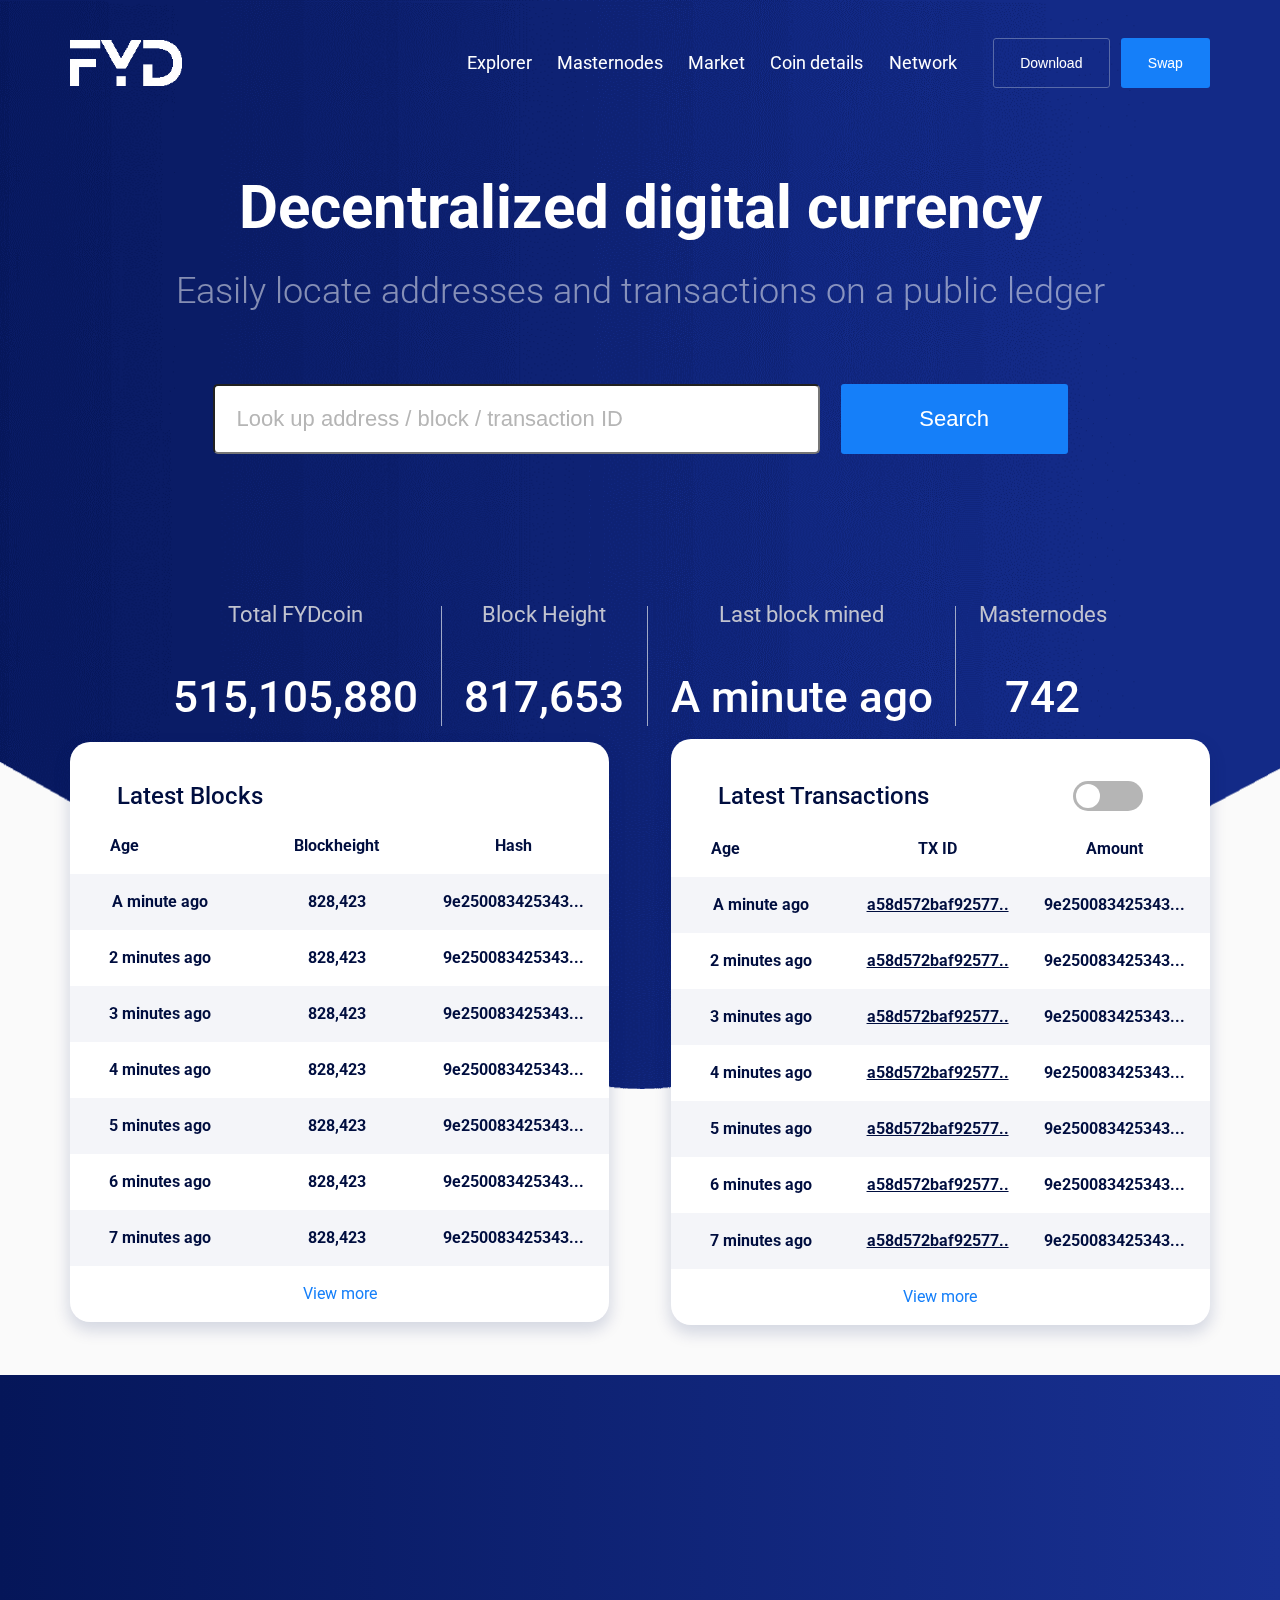
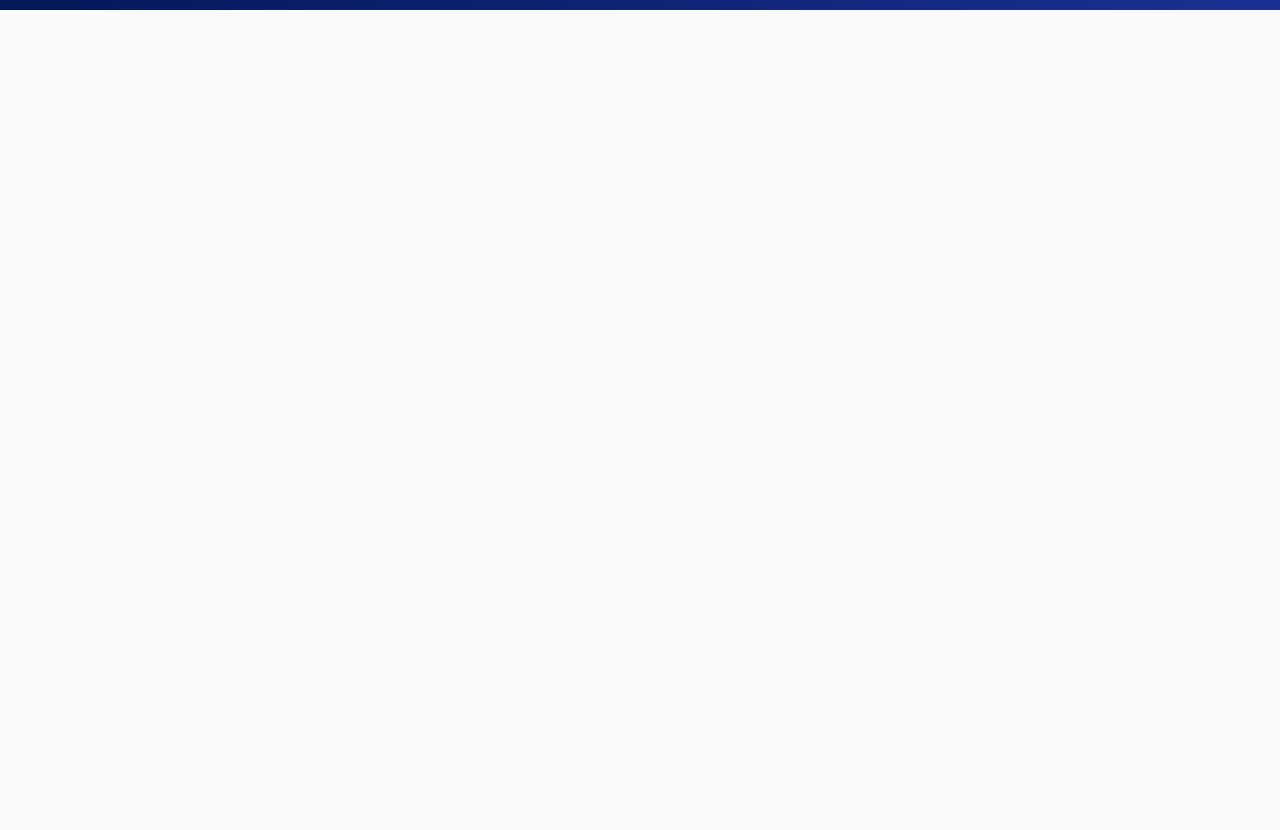
==== commit 4037c4ca: "add pages" ====
--- a/index.html
+++ b/index.html
@@ -25,17 +25,17 @@
 							<span class="toggle-btn"></span>
 							<ul class="menu">
 								<li class="menu-item">
-									<a href="" class="menu-link">
+									<a href="explorer.html" class="menu-link">
 										Explorer
 									</a>
 								</li>
 								<li class="menu-item">
-									<a href="" class="menu-link">
+									<a href="masternode.html" class="menu-link">
 										Masternodes
 									</a>
 								</li>
 								<li class="menu-item">
-									<a href="" class="menu-link">
+									<a href="market.html" class="menu-link">
 										Market
 									</a>
 								</li>
@@ -45,7 +45,7 @@
 									</a>
 								</li>
 								<li class="menu-item">
-									<a href="" class="menu-link">
+									<a href="network.html" class="menu-link">
 										Network
 									</a>
 								</li>
--- a/css/header.css
+++ b/css/header.css
@@ -7,7 +7,11 @@
 
 .wrapper {
   padding: 4.5rem 0 37rem;
-  background-image: url("../imgs/header_bg-min-min.webp"), url("../imgs/header_bg-min-min.jp2");
+  background-image: url("../imgs/header_bg-min-min.webp");
+}
+
+.safari-bg {
+  background-image: url("../imgs/header_bg-min.png");
 }
 
 nav {
--- a/css/index.css
+++ b/css/index.css
@@ -72,7 +72,7 @@
   padding: 2rem 3.64% 2rem 2.56%;
 }
 .table-row .table-col.col-address:nth-child(2) span {
-  border-bottom: 1px solid #b5b5b5;
+  text-decoration: underline;
 }
 
 .col-address {
